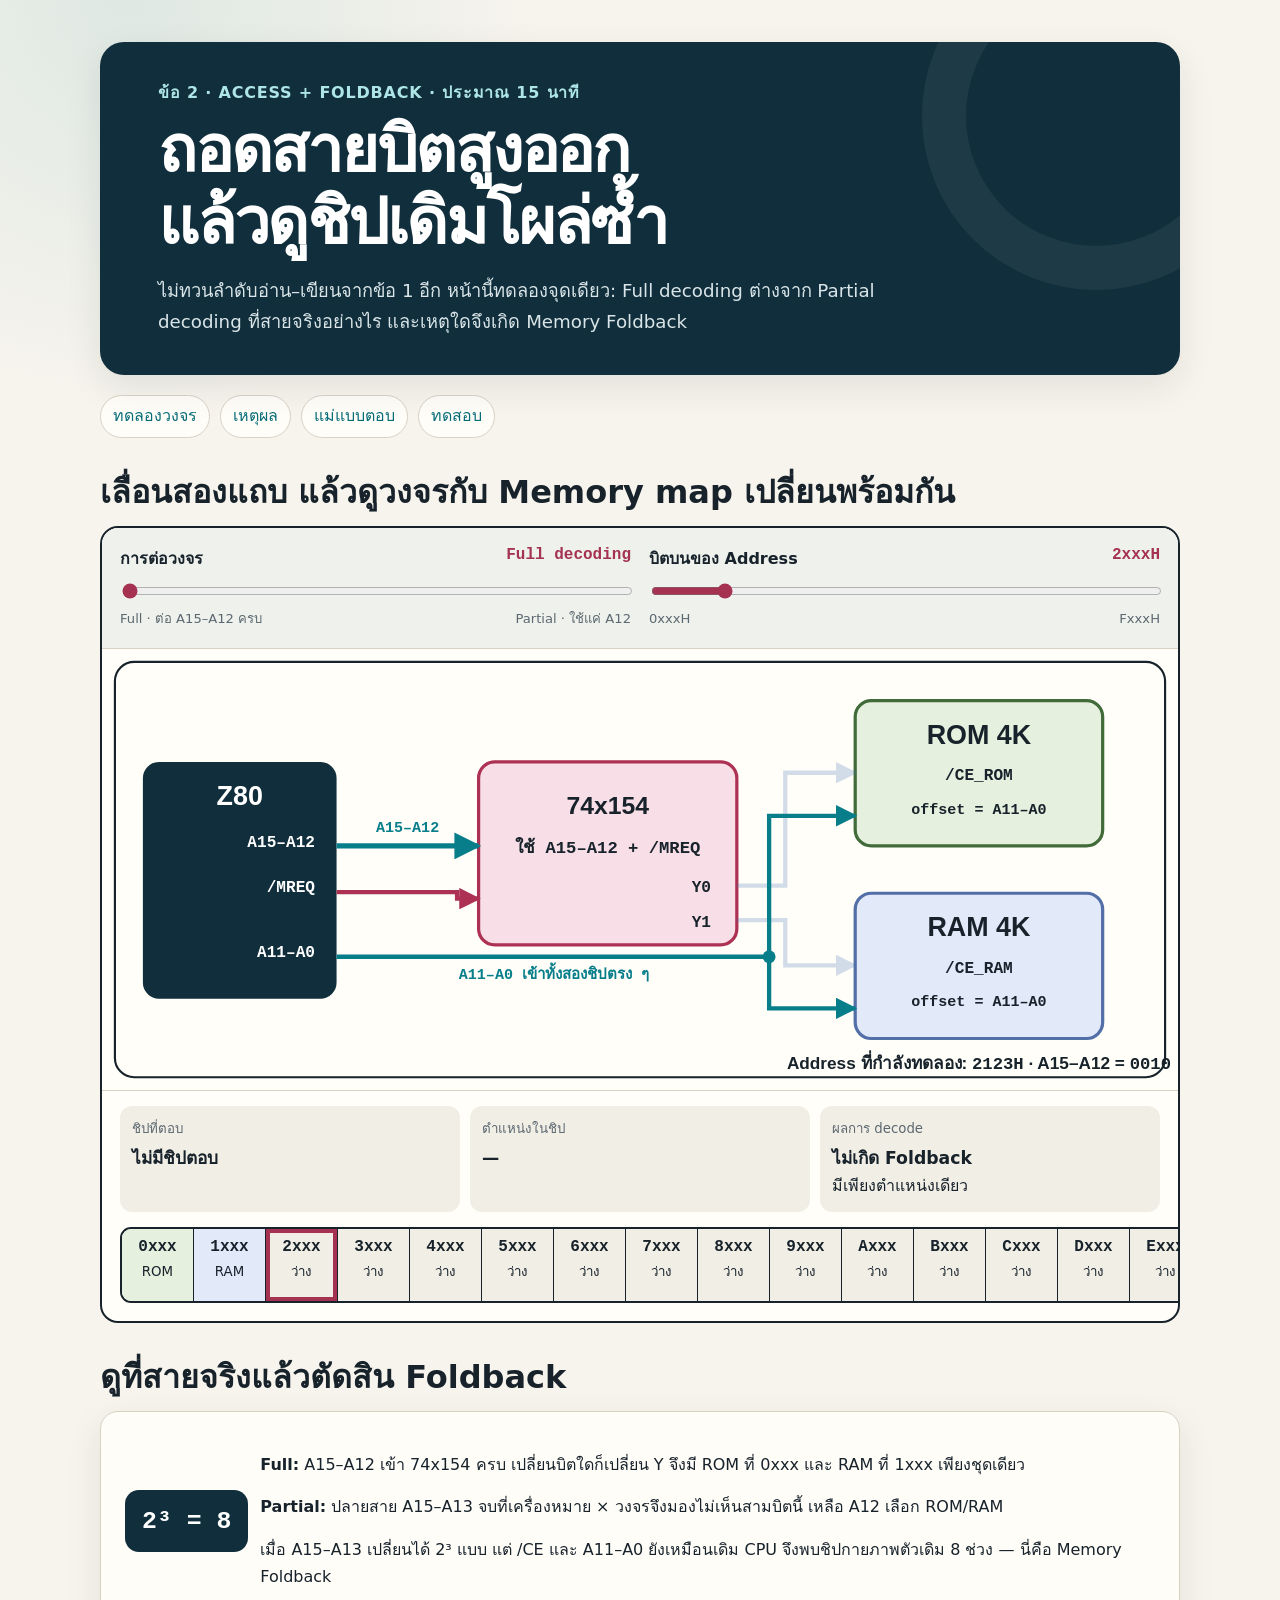
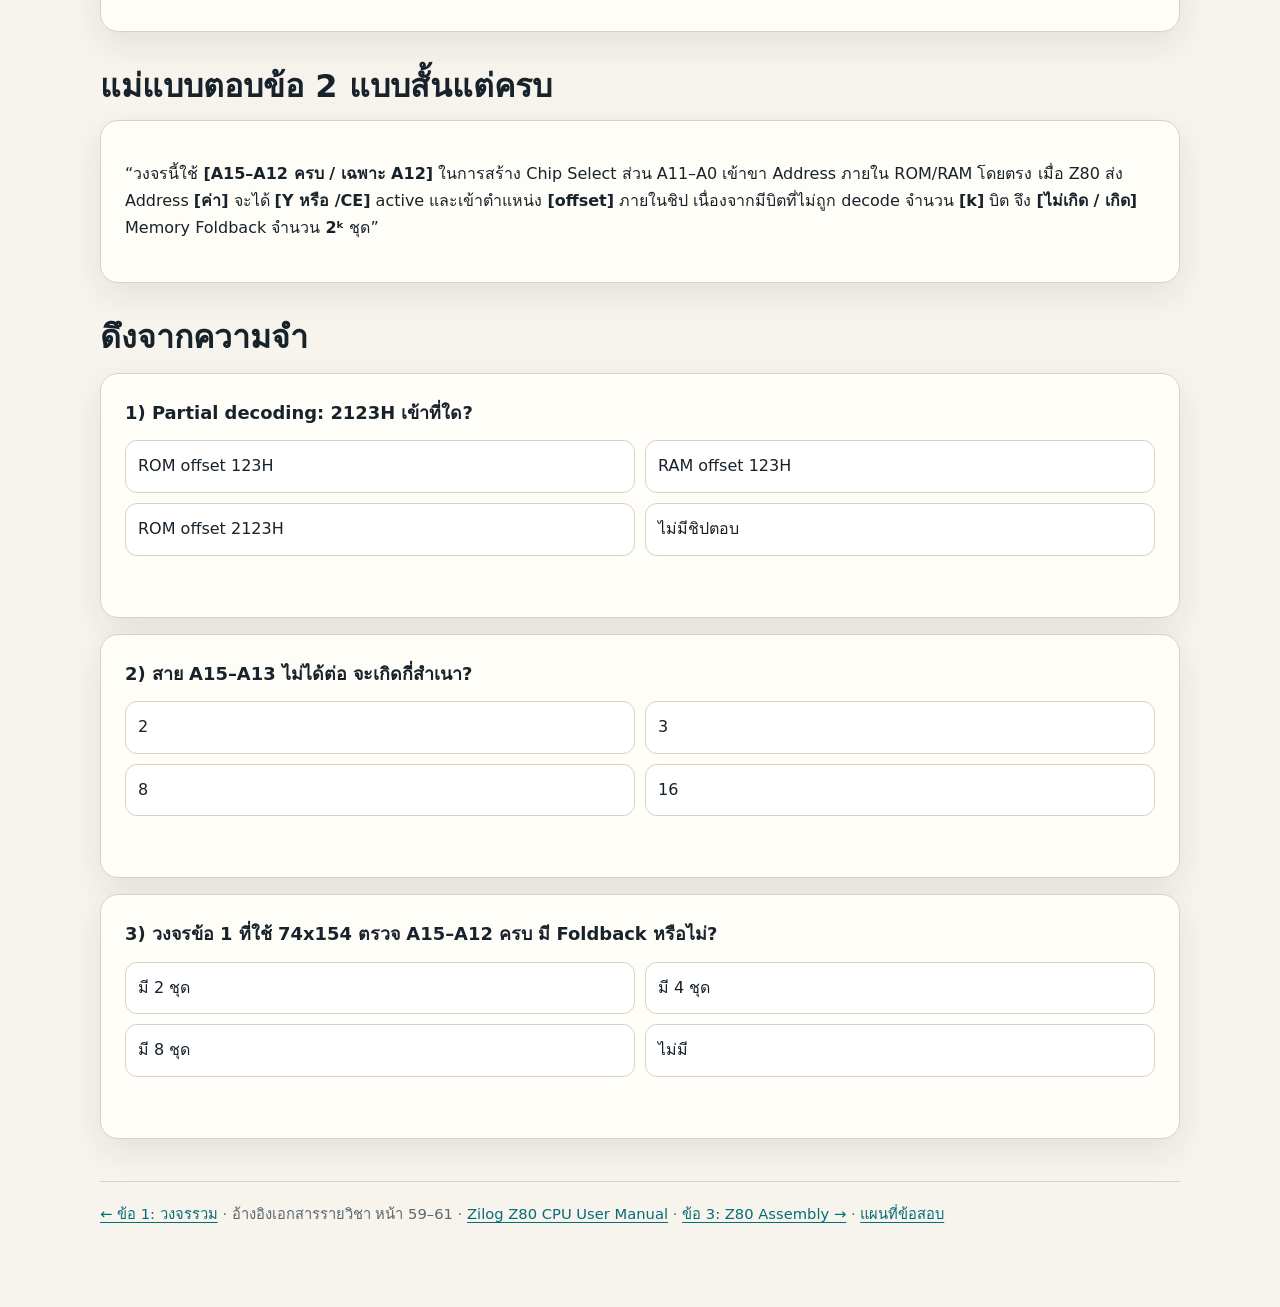
==== lessons/0003-access-and-foldback.html @ 905d94ac "Publish interactive Z80 exam prep course" ====
<!doctype html>
<html lang="th">
<head>
  <meta charset="utf-8">
  <meta name="viewport" content="width=device-width, initial-scale=1">
  <title>ข้อ 2 — เห็น Memory Foldback จากวงจรจริง</title>
  <link rel="stylesheet" href="../assets/course.css">
</head>
<body>
<main class="page">
  <header class="hero">
    <p class="eyebrow">ข้อ 2 · ACCESS + FOLDBACK · ประมาณ 15 นาที</p>
    <h1>ถอดสายบิตสูงออก<br>แล้วดูชิปเดิมโผล่ซ้ำ</h1>
    <p class="lead">ไม่ทวนลำดับอ่าน–เขียนจากข้อ 1 อีก หน้านี้ทดลองจุดเดียว: Full decoding ต่างจาก Partial decoding ที่สายจริงอย่างไร และเหตุใดจึงเกิด Memory Foldback</p>
  </header>

  <nav class="toc" aria-label="สารบัญย่อ">
    <a href="#lab">ทดลองวงจร</a>
    <a href="#why">เหตุผล</a>
    <a href="#answer">แม่แบบตอบ</a>
    <a href="#quiz">ทดสอบ</a>
  </nav>

  <section id="lab">
    <h2>เลื่อนสองแถบ แล้วดูวงจรกับ Memory map เปลี่ยนพร้อมกัน</h2>
    <div class="fold-lab" data-fold-lab>
      <div class="lab-controls">
        <div class="lab-control">
          <label for="decode-mode">การต่อวงจร <output data-lab-field="mode">Full decoding</output></label>
          <input id="decode-mode" data-mode-input type="range" min="0" max="1" step="1" value="0">
          <div class="range-ends"><span>Full · ต่อ A15–A12 ครบ</span><span>Partial · ใช้แค่ A12</span></div>
        </div>
        <div class="lab-control">
          <label for="address-block">บิตบนของ Address <output data-lab-field="block">2xxxH</output></label>
          <input id="address-block" data-block-input type="range" min="0" max="15" step="1" value="2">
          <div class="range-ends"><span>0xxxH</span><span>FxxxH</span></div>
        </div>
      </div>

      <div class="lab-circuit-wrap" tabindex="0" aria-label="วงจรทดลอง Foldback เลื่อนซ้ายขวาได้">
        <svg class="lab-circuit" data-lab-circuit viewBox="0 0 1000 410" role="img" aria-labelledby="fold-circuit-title fold-circuit-desc">
          <title id="fold-circuit-title">วงจร Full และ Partial address decoding</title>
          <desc id="fold-circuit-desc">Full decoding ต่อ A15 ถึง A12 เข้า 74x154 ส่วน Partial decoding ไม่ต่อ A15 ถึง A13 และใช้เพียง A12 เลือก ROM RAM</desc>
          <defs>
            <marker id="fa" viewBox="0 0 10 10" refX="9" refY="5" markerWidth="5" markerHeight="5" orient="auto-start-reverse"><path d="M0 0L10 5L0 10z" fill="#087e8b"/></marker>
            <marker id="fs" viewBox="0 0 10 10" refX="9" refY="5" markerWidth="5" markerHeight="5" orient="auto-start-reverse"><path d="M0 0L10 5L0 10z" fill="#4774b8"/></marker>
            <marker id="fc" viewBox="0 0 10 10" refX="9" refY="5" markerWidth="5" markerHeight="5" orient="auto-start-reverse"><path d="M0 0L10 5L0 10z" fill="#ad3152"/></marker>
          </defs>
          <rect x="12" y="12" width="976" height="386" rx="18" fill="#fffef9" stroke="#17222b" stroke-width="2"/>

          <rect x="38" y="105" width="180" height="220" rx="15" fill="#102e3b"/>
          <text x="128" y="145" text-anchor="middle" font-size="25" font-weight="900" fill="white" style="fill:white">Z80</text>
          <text x="198" y="184" text-anchor="end" font-size="15" class="mono-svg" fill="white" style="fill:white">A15–A12</text>
          <text x="198" y="226" text-anchor="end" font-size="15" class="mono-svg" fill="white" style="fill:white">/MREQ</text>
          <text x="198" y="286" text-anchor="end" font-size="15" class="mono-svg" fill="white" style="fill:white">A11–A0</text>

          <rect x="350" y="105" width="240" height="170" rx="15" fill="#f8dfe7" stroke="#ad3152" stroke-width="3"/>
          <text x="470" y="153" text-anchor="middle" font-size="23" font-weight="900" data-lab-field="decoderTitle">74x154</text>
          <text x="470" y="190" text-anchor="middle" font-size="16" class="mono-svg" data-lab-field="decoderDetail">ใช้ A15–A12 + /MREQ</text>
          <text x="566" y="226" text-anchor="end" font-size="15" class="mono-svg" data-lab-field="romOut">Y0</text>
          <text x="566" y="258" text-anchor="end" font-size="15" class="mono-svg" data-lab-field="ramOut">Y1</text>

          <g data-partial-only>
            <rect x="275" y="32" width="390" height="52" rx="11" fill="#f8dfe7" stroke="#ad3152" stroke-width="2"/>
            <text x="470" y="65" text-anchor="middle" font-size="17" font-weight="900" fill="#8d2846" style="fill:#8d2846">A15–A13 ไม่ได้ต่อ — เปลี่ยนค่าเท่าไรก็ไม่ถึงวงจรเลือกชิป</text>
            <path d="M218 165H285" fill="none" stroke="#ad3152" stroke-width="4"/>
            <path d="M286 151L310 175M310 151L286 175" fill="none" stroke="#ad3152" stroke-width="5"/>
            <text x="260" y="147" text-anchor="middle" font-size="14" class="mono-svg" fill="#ad3152" style="fill:#ad3152">A15–A13</text>
          </g>

          <path data-full-only d="M218 183H350" fill="none" stroke="#087e8b" stroke-width="5" marker-end="url(#fa)"/>
          <text data-full-only x="284" y="170" text-anchor="middle" font-size="14" class="mono-svg" fill="#087e8b" style="fill:#087e8b">A15–A12</text>
          <path data-partial-only d="M218 190H350" fill="none" stroke="#087e8b" stroke-width="5" marker-end="url(#fa)"/>
          <text data-partial-only x="284" y="210" text-anchor="middle" font-size="14" class="mono-svg" fill="#087e8b" style="fill:#087e8b">ต่อเฉพาะ A12</text>
          <path d="M218 226H330V232H350" fill="none" stroke="#ad3152" stroke-width="4" marker-end="url(#fc)"/>

          <rect class="chip-body" data-chip="rom" x="700" y="48" width="230" height="135" rx="15" fill="#e5f0df" stroke="#416b39" stroke-width="3"/>
          <text x="815" y="88" text-anchor="middle" font-size="25" font-weight="900">ROM 4K</text>
          <text x="815" y="122" text-anchor="middle" font-size="15" class="mono-svg">/CE_ROM</text>
          <text x="815" y="153" text-anchor="middle" font-size="14" class="mono-svg">offset = A11–A0</text>
          <rect class="chip-body" data-chip="ram" x="700" y="227" width="230" height="135" rx="15" fill="#e2e9f8" stroke="#536fa8" stroke-width="3"/>
          <text x="815" y="267" text-anchor="middle" font-size="25" font-weight="900">RAM 4K</text>
          <text x="815" y="301" text-anchor="middle" font-size="15" class="mono-svg">/CE_RAM</text>
          <text x="815" y="332" text-anchor="middle" font-size="14" class="mono-svg">offset = A11–A0</text>

          <path class="select-wire" data-select-rom d="M590 220H635V115H700" fill="none" stroke="#4774b8" stroke-width="4" marker-end="url(#fs)"/>
          <path class="select-wire" data-select-ram d="M590 252H635V294H700" fill="none" stroke="#4774b8" stroke-width="4" marker-end="url(#fs)"/>
          <path d="M218 286H620V155H700" fill="none" stroke="#087e8b" stroke-width="4" marker-end="url(#fa)"/>
          <path d="M620 286V334H700" fill="none" stroke="#087e8b" stroke-width="4" marker-end="url(#fa)"/>
          <circle cx="620" cy="286" r="6" fill="#087e8b"/>
          <text x="420" y="307" text-anchor="middle" font-size="14" class="mono-svg" fill="#087e8b" style="fill:#087e8b">A11–A0 เข้าทั้งสองชิปตรง ๆ</text>

          <text x="815" y="390" text-anchor="middle" font-size="16" font-weight="900">Address ที่กำลังทดลอง: <tspan class="mono-svg" data-lab-field="address">2123H</tspan> · A15–A12 = <tspan class="mono-svg" data-lab-field="highBits">0010</tspan></text>
        </svg>
      </div>
      <p class="scroll-hint">← บนโทรศัพท์ลากวงจรซ้าย–ขวาได้ โดยรูปและสายไม่ถูกบีบ →</p>

      <div class="lab-summary">
        <div><small>ชิปที่ตอบ</small><strong data-lab-field="device">ไม่มีชิปตอบ</strong></div>
        <div><small>ตำแหน่งในชิป</small><strong data-lab-field="offset">—</strong></div>
        <div><small>ผลการ decode</small><strong data-lab-field="fold">ไม่เกิด Foldback</strong><span data-lab-field="copy">มีเพียงตำแหน่งเดียว</span></div>
      </div>

      <div class="block-ruler-scroll" tabindex="0" aria-label="Memory map 16 บล็อก เลื่อนซ้ายขวาได้">
        <div class="block-ruler">
          <div class="block-cell" data-block-cell="0"><strong>0xxx</strong><small>ROM</small></div>
          <div class="block-cell" data-block-cell="1"><strong>1xxx</strong><small>RAM</small></div>
          <div class="block-cell" data-block-cell="2"><strong>2xxx</strong><small>ว่าง</small></div>
          <div class="block-cell" data-block-cell="3"><strong>3xxx</strong><small>ว่าง</small></div>
          <div class="block-cell" data-block-cell="4"><strong>4xxx</strong><small>ว่าง</small></div>
          <div class="block-cell" data-block-cell="5"><strong>5xxx</strong><small>ว่าง</small></div>
          <div class="block-cell" data-block-cell="6"><strong>6xxx</strong><small>ว่าง</small></div>
          <div class="block-cell" data-block-cell="7"><strong>7xxx</strong><small>ว่าง</small></div>
          <div class="block-cell" data-block-cell="8"><strong>8xxx</strong><small>ว่าง</small></div>
          <div class="block-cell" data-block-cell="9"><strong>9xxx</strong><small>ว่าง</small></div>
          <div class="block-cell" data-block-cell="10"><strong>Axxx</strong><small>ว่าง</small></div>
          <div class="block-cell" data-block-cell="11"><strong>Bxxx</strong><small>ว่าง</small></div>
          <div class="block-cell" data-block-cell="12"><strong>Cxxx</strong><small>ว่าง</small></div>
          <div class="block-cell" data-block-cell="13"><strong>Dxxx</strong><small>ว่าง</small></div>
          <div class="block-cell" data-block-cell="14"><strong>Exxx</strong><small>ว่าง</small></div>
          <div class="block-cell" data-block-cell="15"><strong>Fxxx</strong><small>ว่าง</small></div>
        </div>
      </div>
    </div>
  </section>

  <section id="why">
    <h2>ดูที่สายจริงแล้วตัดสิน Foldback</h2>
    <div class="compact-proof card">
      <div class="formula-badge">2³ = 8</div>
      <div>
        <p><strong>Full:</strong> A15–A12 เข้า 74x154 ครบ เปลี่ยนบิตใดก็เปลี่ยน Y จึงมี ROM ที่ 0xxx และ RAM ที่ 1xxx เพียงชุดเดียว</p>
        <p><strong>Partial:</strong> ปลายสาย A15–A13 จบที่เครื่องหมาย × วงจรจึงมองไม่เห็นสามบิตนี้ เหลือ A12 เลือก ROM/RAM</p>
        <p>เมื่อ A15–A13 เปลี่ยนได้ 2³ แบบ แต่ /CE และ A11–A0 ยังเหมือนเดิม CPU จึงพบชิปกายภาพตัวเดิม 8 ช่วง — นี่คือ Memory Foldback</p>
      </div>
    </div>
  </section>

  <section id="answer">
    <h2>แม่แบบตอบข้อ 2 แบบสั้นแต่ครบ</h2>
    <div class="card">
      <p>“วงจรนี้ใช้ <strong>[A15–A12 ครบ / เฉพาะ A12]</strong> ในการสร้าง Chip Select ส่วน A11–A0 เข้าขา Address ภายใน ROM/RAM โดยตรง เมื่อ Z80 ส่ง Address <strong>[ค่า]</strong> จะได้ <strong>[Y หรือ /CE]</strong> active และเข้าตำแหน่ง <strong>[offset]</strong> ภายในชิป เนื่องจากมีบิตที่ไม่ถูก decode จำนวน <strong>[k]</strong> บิต จึง <strong>[ไม่เกิด / เกิด]</strong> Memory Foldback จำนวน <strong>2ᵏ</strong> ชุด”</p>
    </div>
  </section>

  <section id="quiz" class="quiz compact-quiz">
    <h2>ดึงจากความจำ</h2>
    <article class="card quiz-card" data-quiz data-answer="A" data-explain="Partial circuit ใช้ A12=0 เลือก ROM และ A11–A0=123H; A15–A13 ไม่ได้ต่อจึงไม่มีผล">
      <h3>1) Partial decoding: 2123H เข้าที่ใด?</h3>
      <div class="choices"><button class="choice" data-choice="A">ROM offset 123H</button><button class="choice" data-choice="B">RAM offset 123H</button><button class="choice" data-choice="C">ROM offset 2123H</button><button class="choice" data-choice="D">ไม่มีชิปตอบ</button></div>
      <p class="feedback" aria-live="polite"></p>
    </article>
    <article class="card quiz-card" data-quiz data-answer="C" data-explain="A15–A13 รวม 3 บิตไม่ถูก decode จึงเกิด 2³ = 8 ชุด">
      <h3>2) สาย A15–A13 ไม่ได้ต่อ จะเกิดกี่สำเนา?</h3>
      <div class="choices"><button class="choice" data-choice="A">2</button><button class="choice" data-choice="B">3</button><button class="choice" data-choice="C">8</button><button class="choice" data-choice="D">16</button></div>
      <p class="feedback" aria-live="polite"></p>
    </article>
    <article class="card quiz-card" data-quiz data-answer="D" data-explain="Full decoding ตรวจ A15–A12 ครบ จึงมีแต่ Y0/Y1 ที่ต่อ ROM/RAM และไม่มี Address alias ของชิปเหล่านี้">
      <h3>3) วงจรข้อ 1 ที่ใช้ 74x154 ตรวจ A15–A12 ครบ มี Foldback หรือไม่?</h3>
      <div class="choices"><button class="choice" data-choice="A">มี 2 ชุด</button><button class="choice" data-choice="B">มี 4 ชุด</button><button class="choice" data-choice="C">มี 8 ชุด</button><button class="choice" data-choice="D">ไม่มี</button></div>
      <p class="feedback" aria-live="polite"></p>
    </article>
  </section>

  <footer class="footer">
    <a href="0002-full-memory-decoding.html">← ข้อ 1: วงจรรวม</a> · อ้างอิงเอกสารรายวิชา หน้า 59–61 ·
    <a href="https://www.zilog.com/docs/z80/um0080.pdf">Zilog Z80 CPU User Manual</a> ·
    <a href="0006-q3-assembly.html">ข้อ 3: Z80 Assembly →</a> ·
    <a href="../reference/0001-z80-exam-map.html">แผนที่ข้อสอบ</a>
  </footer>
</main>
<script src="../assets/access-foldback.js"></script>
<script src="../assets/quiz.js"></script>
</body>
</html>
---- assets/course.css ----
:root {
  --paper: #f7f4ed;
  --card: #fffdf8;
  --ink: #17222b;
  --muted: #5c6870;
  --line: #d8d2c5;
  --address: #087e8b;
  --address-soft: #d9f1f1;
  --data: #b55c00;
  --data-soft: #ffebcc;
  --control: #a53251;
  --control-soft: #f8dfe7;
  --device: #416b39;
  --device-soft: #e5f0df;
  --dark: #102e3b;
  --shadow: 0 12px 36px rgba(22, 37, 44, .09);
}

* { box-sizing: border-box; }
html { scroll-behavior: smooth; }
body {
  margin: 0;
  color: var(--ink);
  background:
    radial-gradient(circle at 10% 0%, rgba(8,126,139,.10), transparent 26rem),
    var(--paper);
  font-family: "Leelawadee UI", Tahoma, system-ui, sans-serif;
  line-height: 1.68;
  overflow-x: hidden;
}
:where(h1, h2, h3, p, li, small) { overflow-wrap: anywhere; }
a { color: #066c78; text-underline-offset: 3px; }
code, .mono { font-family: Consolas, "Courier New", monospace; }
.page { width: min(1080px, calc(100% - 32px)); margin: 0 auto; padding: 42px 0 80px; }
.hero {
  background: var(--dark);
  color: white;
  padding: 38px clamp(24px, 5vw, 58px);
  border-radius: 24px;
  box-shadow: var(--shadow);
  position: relative;
  overflow: hidden;
}
.hero::after {
  content: "";
  position: absolute;
  width: 260px; height: 260px; border-radius: 50%;
  right: -90px; top: -100px;
  border: 44px solid rgba(255,255,255,.06);
}
.eyebrow { margin: 0 0 8px; color: #aee6e8; font-weight: 700; letter-spacing: .05em; }
h1 { font-size: clamp(2rem, 5vw, 4rem); line-height: 1.12; margin: 0; letter-spacing: -.035em; }
.lead { max-width: 760px; color: #d9e5e8; font-size: 1.14rem; margin: 18px 0 0; }
.score-strip { display: flex; flex-wrap: wrap; gap: 8px; margin-top: 24px; }
.pill { display: inline-flex; align-items: center; gap: 6px; padding: 7px 12px; border-radius: 999px; background: rgba(255,255,255,.1); font-size: .92rem; }
.toc { display: flex; gap: 10px; flex-wrap: wrap; margin: 20px 0 6px; }
.toc a { background: var(--card); border: 1px solid var(--line); border-radius: 999px; padding: 7px 12px; text-decoration: none; }
section { margin-top: 34px; }
h2 { font-size: clamp(1.45rem, 3vw, 2rem); line-height: 1.25; margin: 0 0 14px; }
h3 { margin: 0 0 8px; font-size: 1.12rem; }
.kicker { color: var(--muted); margin-top: -6px; }
.card { background: var(--card); border: 1px solid var(--line); border-radius: 18px; padding: 24px; box-shadow: var(--shadow); }
.grid-2, .grid-3 { display: grid; gap: 16px; }
.grid-2 { grid-template-columns: repeat(2, minmax(0, 1fr)); }
.grid-3 { grid-template-columns: repeat(3, minmax(0, 1fr)); }
.bus-card { border-top: 7px solid; }
.bus-card.address { border-color: var(--address); background: linear-gradient(180deg, var(--address-soft), var(--card) 42%); }
.bus-card.data { border-color: var(--data); background: linear-gradient(180deg, var(--data-soft), var(--card) 42%); }
.bus-card.control { border-color: var(--control); background: linear-gradient(180deg, var(--control-soft), var(--card) 42%); }
.big-number { font: 800 2.3rem/1 Consolas, monospace; margin: 12px 0 5px; }
.muted { color: var(--muted); }
.system-map { display: grid; grid-template-columns: minmax(150px, 180px) minmax(260px, 1fr) minmax(190px, 220px); gap: 18px; align-items: stretch; }
.cpu, .devices { border-radius: 18px; padding: 20px; display: grid; place-items: center; text-align: center; font-weight: 800; }
.cpu { background: var(--dark); color: white; font-size: 1.4rem; }
.devices { background: var(--device-soft); border: 2px solid var(--device); }
.mobile-link { display: none; color: var(--muted); text-align: center; font-weight: 900; font-size: 1.35rem; line-height: 1; }
.bus-lanes { display: grid; align-content: center; gap: 12px; }
.lane { padding: 12px 14px; border-radius: 12px; text-align: center; font-weight: 800; position: relative; }
.lane::before, .lane::after { content: "▶"; position: absolute; top: 50%; transform: translateY(-52%); }
.lane::before { left: -15px; }
.lane::after { right: -15px; }
.lane.one-way::before { content: ""; }
.lane.address { background: var(--address-soft); color: #055c65; }
.lane.data { background: var(--data-soft); color: #874500; }
.lane.control { background: var(--control-soft); color: #82233e; }
.flow-arrow::after { display: inline-block; font-weight: 900; margin-inline-start: .2em; }
.flow-arrow[data-flow="out"]::after { content: "→"; }
.flow-arrow[data-flow="in"]::after { content: "←"; }
.flow-arrow[data-flow="both"]::after { content: "↔"; }
.active-low { text-decoration: overline; text-decoration-thickness: 1.5px; }
.signal-table { width: 100%; border-collapse: collapse; font-variant-numeric: tabular-nums; }
.signal-table th, .signal-table td { padding: 12px 10px; border-bottom: 1px solid var(--line); text-align: center; }
.signal-table th:first-child, .signal-table td:first-child { text-align: left; font-weight: 800; }
.zero { background: #ffe2e6; color: #8c1734; font-weight: 900; border-radius: 7px; padding: 2px 8px; }
.one { color: #7b858b; }
.flow { display: grid; grid-template-columns: repeat(5, 1fr); gap: 10px; counter-reset: step; }
.step { background: var(--card); border: 1px solid var(--line); border-radius: 14px; padding: 14px; min-height: 122px; }
.step::before { counter-increment: step; content: counter(step); display: grid; place-items: center; width: 29px; height: 29px; border-radius: 50%; background: var(--dark); color: white; font-weight: 900; margin-bottom: 9px; }
.example { border-left: 6px solid var(--address); }
.warning { border-left: 6px solid var(--control); background: #fff8f9; }
.memory-strip { display: grid; grid-template-columns: repeat(4, 1fr); overflow: hidden; border: 2px solid var(--ink); border-radius: 12px; }
.memory-strip div { min-height: 82px; padding: 12px; border-right: 1px solid var(--ink); display: flex; flex-direction: column; justify-content: space-between; }
.memory-strip div:last-child { border-right: 0; }
.memory-strip .rom { background: #dcefe8; }
.memory-strip .ram { background: #e2e9f8; }
.pinout { display: grid; grid-template-columns: 1fr 110px 1fr; gap: 0; max-width: 620px; margin: 18px auto; align-items: stretch; font-family: Consolas, monospace; font-size: .86rem; }
.pinout-wrap { overflow-x: auto; overscroll-behavior-inline: contain; }
.pin-side { display: grid; grid-template-rows: repeat(20, 1fr); }
.pin { min-height: 31px; display: flex; align-items: center; gap: 8px; border-bottom: 1px dotted var(--line); border-radius: 7px; cursor: pointer; transition: background .18s, box-shadow .18s; }
.pin.right { flex-direction: row-reverse; }
.pin:hover, .pin:focus-visible { background: #fff3cf; outline: none; box-shadow: 0 0 0 2px #e6a82b; }
.pin.is-selected { background: var(--data-soft); box-shadow: 0 0 0 2px var(--data); }
.pin-no { color: var(--muted); min-width: 22px; }
.chip { background: var(--dark); color: white; border-radius: 13px; display: grid; place-items: center; font-weight: 900; font-size: 1.25rem; writing-mode: vertical-rl; letter-spacing: .12em; }
.tag-address { color: var(--address); font-weight: 800; }
.tag-data { color: var(--data); font-weight: 800; }
.tag-control { color: var(--control); font-weight: 800; }
.tag-other { color: var(--muted); }
.pin-detail { display: grid; grid-template-columns: minmax(92px, auto) 1fr; gap: 14px; align-items: center; margin-top: 14px; padding: 15px; border-radius: 13px; background: #f0eee7; border: 1px solid var(--line); }
.pin-detail-signal { font: 900 1.05rem Consolas, monospace; color: var(--dark); text-align: center; padding: 8px 10px; border-radius: 9px; background: white; }
.pin-detail-text { margin: 0; }
.quiz-card { margin: 16px 0; }
.choices { display: grid; grid-template-columns: repeat(2, minmax(0, 1fr)); gap: 10px; margin-top: 12px; }
.choice { border: 1px solid var(--line); background: white; color: var(--ink); border-radius: 12px; padding: 12px; cursor: pointer; font: inherit; text-align: left; }
.choice:hover { border-color: var(--address); transform: translateY(-1px); }
.choice.correct { border-color: var(--device); background: var(--device-soft); }
.choice.wrong { border-color: var(--control); background: var(--control-soft); }
.feedback { min-height: 28px; margin: 9px 0 0; font-weight: 700; }
.roadmap { display: grid; gap: 12px; }
.road-item { display: grid; grid-template-columns: 70px 1fr auto; gap: 14px; align-items: center; padding: 16px; background: var(--card); border: 1px solid var(--line); border-radius: 15px; }
.road-no { font: 900 1.5rem Consolas, monospace; color: var(--address); }
.status { font-size: .85rem; padding: 5px 9px; border-radius: 999px; background: #ece9df; white-space: nowrap; }
.status.ready { background: var(--device-soft); color: #2d5727; }
.footer { border-top: 1px solid var(--line); margin-top: 42px; padding-top: 20px; color: var(--muted); font-size: .92rem; }
.button { display: inline-flex; padding: 11px 16px; border-radius: 12px; background: var(--dark); color: white; text-decoration: none; font-weight: 800; }

.bus-demo {
  display: grid;
  grid-template-columns: minmax(155px, 190px) minmax(330px, 1fr) minmax(170px, 210px);
  gap: 16px;
  align-items: stretch;
  padding: 22px;
  background: var(--card);
  border: 1px solid var(--line);
  border-radius: 20px;
  box-shadow: var(--shadow);
}
.demo-node { border-radius: 17px; padding: 18px; display: grid; place-items: center; text-align: center; font-weight: 900; min-height: 230px; }
.demo-cpu { background: var(--dark); color: white; }
.demo-chip { background: var(--device-soft); border: 2px solid var(--device); position: relative; transition: box-shadow .25s, transform .25s; }
.demo-chip .decoder-badge { display: inline-block; background: white; border: 1px solid var(--device); border-radius: 9px; padding: 6px 9px; margin-bottom: 12px; }
.demo-wires { display: grid; align-content: center; gap: 11px; }
.demo-wire { position: relative; overflow: hidden; border-radius: 12px; padding: 12px 14px; opacity: .4; filter: grayscale(.65); transition: opacity .25s, filter .25s, transform .25s, box-shadow .25s; font-weight: 800; text-align: center; }
.demo-wire::before { content: ""; position: absolute; inset: 0; border: 2px solid currentColor; border-radius: inherit; opacity: .28; }
.demo-wire::after { content: "●"; position: absolute; top: 50%; left: -20px; transform: translateY(-54%); opacity: 0; font-size: 1.05rem; }
.demo-wire.address-wire { background: var(--address-soft); color: var(--address); }
.demo-wire.request-wire, .demo-wire.direction-wire { background: var(--control-soft); color: var(--control); }
.demo-wire.data-wire { background: var(--data-soft); color: var(--data); }
.bus-demo[data-phase="1"] .address-wire,
.bus-demo[data-phase="2"] .address-wire,
.bus-demo[data-phase="3"] .address-wire,
.bus-demo[data-phase="4"] .address-wire,
.bus-demo[data-phase="5"] .address-wire,
.bus-demo[data-phase="2"] .request-wire,
.bus-demo[data-phase="3"] .request-wire,
.bus-demo[data-phase="4"] .request-wire,
.bus-demo[data-phase="5"] .request-wire,
.bus-demo[data-phase="3"] .direction-wire,
.bus-demo[data-phase="4"] .direction-wire,
.bus-demo[data-phase="5"] .direction-wire,
.bus-demo[data-phase="5"] .data-wire { opacity: 1; filter: none; }
.bus-demo[data-phase="1"] .address-wire,
.bus-demo[data-phase="2"] .request-wire,
.bus-demo[data-phase="3"] .direction-wire,
.bus-demo[data-phase="5"] .data-wire { transform: scale(1.025); box-shadow: 0 7px 20px rgba(22,37,44,.10); }
.bus-demo[data-phase="1"] .address-wire::after,
.bus-demo[data-phase="2"] .request-wire::after,
.bus-demo[data-phase="3"] .direction-wire::after { opacity: 1; animation: travel-right 1.05s linear infinite; }
.bus-demo[data-phase="5"] .data-wire::after { opacity: 1; animation: travel-left 1.05s linear infinite; }
.bus-demo[data-phase="4"] .demo-chip,
.bus-demo[data-phase="5"] .demo-chip { box-shadow: 0 0 0 6px rgba(65,107,57,.17), 0 14px 30px rgba(65,107,57,.20); }
.bus-demo[data-phase="4"] .demo-chip { transform: scale(1.025); }
.demo-controls { display: flex; gap: 10px; flex-wrap: wrap; align-items: center; margin-top: 14px; }
.demo-button { border: 0; border-radius: 11px; padding: 10px 14px; cursor: pointer; font: inherit; font-weight: 800; background: var(--dark); color: white; }
.demo-button.secondary { background: white; color: var(--dark); border: 1px solid var(--line); }
.demo-caption { flex: 1 1 290px; min-height: 42px; padding: 9px 12px; border-radius: 10px; background: #ece9df; }

.address-word { display: grid; grid-template-columns: 1fr 3fr; border: 3px solid var(--ink); border-radius: 16px; overflow: hidden; font-family: Consolas, monospace; }
.address-nibble { padding: 18px 14px; text-align: center; }
.address-nibble.high { background: var(--control-soft); border-right: 3px solid var(--ink); color: #781d38; }
.address-nibble.low { background: var(--address-soft); color: #045d67; }
.address-bits { display: block; font-size: clamp(1.15rem, 3vw, 1.75rem); font-weight: 900; letter-spacing: .07em; }
.decode-paths { display: grid; grid-template-columns: 1fr 3fr; gap: 12px; margin: 10px 0; }
.decode-path { text-align: center; font-weight: 800; }
.decode-path::before { content: "↓"; display: block; font-size: 1.55rem; line-height: 1.1; }
.decoder-grid { display: grid; grid-template-columns: 1fr 3fr; gap: 12px; }
.decoder-box, .inside-box { border-radius: 14px; padding: 16px; min-height: 125px; display: grid; place-items: center; text-align: center; }
.decoder-box { background: var(--control-soft); border: 2px solid var(--control); }
.inside-box { background: var(--address-soft); border: 2px solid var(--address); }
.block-map { display: grid; grid-template-columns: repeat(4, minmax(0, 1fr)); border: 2px solid var(--ink); border-radius: 13px; overflow: hidden; margin-top: 14px; }
.block-map > div { min-height: 86px; padding: 10px; border-right: 1px solid var(--ink); display: flex; flex-direction: column; justify-content: space-between; }
.block-map > div:last-child { border-right: 0; }
.block-map .selected { background: var(--device-soft); box-shadow: inset 0 -6px 0 var(--device); }
.scroll-hint { display: none; color: var(--muted); font-size: .86rem; margin: 6px 0 0; }

.scope-grid { display: grid; grid-template-columns: repeat(2, minmax(0, 1fr)); gap: 12px; }
.scope-item { border-radius: 13px; padding: 15px; }
.scope-item.in { background: var(--device-soft); border: 1px solid #a8c49e; }
.scope-item.out { background: #efede7; border: 1px solid var(--line); }
.wiring-board { background: #f2efe6; border: 2px solid var(--ink); border-radius: 20px; padding: clamp(15px, 3vw, 26px); }
.wiring-cpu { max-width: 420px; margin: 0 auto; padding: 17px; border-radius: 14px; background: var(--dark); color: white; text-align: center; font-weight: 900; font-size: 1.2rem; }
.wire-split { display: grid; grid-template-columns: repeat(4, minmax(0, 1fr)); gap: 10px; margin-top: 14px; }
.wire-card { border-radius: 12px; padding: 12px 10px; text-align: center; font-weight: 800; min-height: 105px; display: flex; flex-direction: column; justify-content: center; }
.wire-card::after { content: "↓"; display: block; font-size: 1.5rem; line-height: 1; margin-top: 5px; }
.wire-card.high { color: var(--control); background: var(--control-soft); border: 1px solid #e5a9ba; }
.wire-card.low { color: var(--address); background: var(--address-soft); border: 1px solid #8dcbd0; }
.wire-card.data-bus { color: var(--data); background: var(--data-soft); border: 1px solid #efc689; }
.wire-card.data-bus::after { content: "↕"; }
.wire-card.controls { color: #514b40; background: white; border: 1px solid var(--line); }
.decoder-stage { display: grid; grid-template-columns: 1fr 3fr; gap: 12px; align-items: stretch; margin-top: 12px; }
.decoder-chip { background: var(--control-soft); border: 2px solid var(--control); border-radius: 14px; padding: 15px; text-align: center; display: grid; place-items: center; }
.shared-lines { border: 2px dashed var(--address); border-radius: 14px; padding: 15px; background: rgba(217,241,241,.55); display: grid; place-items: center; text-align: center; }
.output-arrows { display: grid; grid-template-columns: 1fr 1fr; gap: 12px; margin: 9px 0; }
.output-arrows div { text-align: center; font: 800 .95rem Consolas, monospace; }
.output-arrows div::after { content: "↓"; display: block; font-size: 1.45rem; }
.chip-pair { display: grid; grid-template-columns: 1fr 1fr; gap: 12px; }
.memory-chip { background: white; border: 2px solid var(--ink); border-radius: 16px; padding: 17px; }
.memory-chip.rom { box-shadow: inset 0 7px 0 var(--device); }
.memory-chip.ram { box-shadow: inset 0 7px 0 #536fa8; }
.chip-title { font: 900 1.25rem Consolas, monospace; margin-bottom: 8px; }
.pin-lines { display: grid; gap: 5px; font-family: Consolas, monospace; font-size: .92rem; }
.pin-line { display: flex; justify-content: space-between; gap: 12px; border-bottom: 1px dotted var(--line); padding: 5px 0; }

.address-sim { background: var(--dark); color: white; border-radius: 20px; padding: clamp(18px, 4vw, 30px); }
.sim-controls { display: flex; gap: 10px; align-items: end; flex-wrap: wrap; }
.sim-field { flex: 1 1 220px; }
.sim-field label { display: block; color: #b7dde1; font-weight: 800; margin-bottom: 5px; }
.address-input { width: 100%; border: 2px solid #74c8cf; border-radius: 11px; background: #fff; color: var(--ink); padding: 11px 13px; font: 900 1.2rem Consolas, monospace; text-transform: uppercase; }
.preset-row { display: flex; flex-wrap: wrap; gap: 7px; margin-top: 12px; }
.preset { border: 1px solid #5f7c87; background: #173d4a; color: white; padding: 7px 10px; border-radius: 9px; cursor: pointer; font: 700 .9rem Consolas, monospace; }
.preset:hover, .preset:focus-visible { outline: 2px solid #aee6e8; }
.sim-word { display: grid; grid-template-columns: 1fr 3fr; border: 2px solid #c5dde0; border-radius: 14px; overflow: hidden; margin-top: 17px; }
.sim-high, .sim-low { padding: 15px; text-align: center; }
.sim-high { background: #572237; }
.sim-low { background: #115b65; }
.sim-value { display: block; font: 900 1.35rem Consolas, monospace; margin-top: 3px; }
.sim-result { margin-top: 13px; padding: 15px; border-radius: 13px; background: white; color: var(--ink); display: grid; grid-template-columns: repeat(3, 1fr); gap: 10px; text-align: center; }
.sim-result strong { display: block; font: 900 1.05rem Consolas, monospace; }
.device-state { color: var(--ink); opacity: .4; filter: grayscale(1); transition: opacity .2s, filter .2s, transform .2s; }
.device-state.is-selected { opacity: 1; filter: none; transform: translateY(-2px); }
.device-state.rom.is-selected { background: var(--device-soft); }
.device-state.ram.is-selected { background: #e2e9f8; }
.device-state.unused.is-selected { background: #efede7; }

.trace-list { counter-reset: trace; display: grid; gap: 9px; }
.trace-row { display: grid; grid-template-columns: 35px 1fr; gap: 10px; align-items: start; padding: 11px; border-radius: 11px; background: #f1eee6; }
.trace-row::before { counter-increment: trace; content: counter(trace); width: 29px; height: 29px; display: grid; place-items: center; border-radius: 50%; background: var(--dark); color: white; font-weight: 900; }

.schematic-scroll { overflow-x: auto; overscroll-behavior-inline: contain; border: 2px solid var(--ink); border-radius: 18px; background: #fffef9; }
.memory-schematic { display: block; width: 100%; min-width: 900px; height: auto; }
.memory-schematic text { font-family: "Leelawadee UI", Tahoma, sans-serif; fill: var(--ink); }
.memory-schematic .mono-svg { font-family: Consolas, monospace; font-weight: 800; }
.system-schematic { display: block; width: 100%; min-width: 1050px; height: auto; }
.system-schematic text { font-family: "Leelawadee UI", Tahoma, sans-serif; fill: var(--ink); }
.system-schematic .mono-svg { font-family: Consolas, monospace; font-weight: 800; }
.system-schematic path[stroke="#fffef9"] { display: none; }
.system-schematic path.control-halo { display: block; }
.schematic-legend { display: flex; flex-wrap: wrap; gap: 8px; margin-top: 9px; }
.legend-chip { display: inline-flex; align-items: center; gap: 7px; padding: 5px 9px; border: 1px solid var(--line); border-radius: 999px; background: white; font-size: .86rem; }
.legend-chip::before { content: ""; width: 18px; height: 4px; border-radius: 4px; background: currentColor; }
.legend-chip.address { color: var(--address); }
.legend-chip.data { color: var(--data); }
.legend-chip.control { color: var(--control); }
.legend-chip.select { color: var(--device); }

.rule-flow { display: grid; grid-template-columns: repeat(3, 1fr); gap: 10px; counter-reset: rule; }
.rule-card { padding: 15px; border: 1px solid var(--line); border-radius: 13px; background: var(--card); }
.rule-card::before { counter-increment: rule; content: counter(rule); display: grid; place-items: center; width: 28px; height: 28px; border-radius: 50%; background: var(--dark); color: white; font-weight: 900; margin-bottom: 8px; }
.layout-builder { background: #eef1ec; border: 1px solid var(--line); border-radius: 18px; padding: clamp(16px, 3vw, 24px); }
.layout-presets { display: flex; flex-wrap: wrap; gap: 8px; margin-bottom: 14px; }
.layout-config { display: grid; grid-template-columns: 1fr 1fr; gap: 12px; }
.chip-config { background: white; border: 1px solid var(--line); border-radius: 14px; padding: 15px; }
.config-fields { display: grid; grid-template-columns: 1fr 1fr; gap: 9px; margin-top: 9px; }
.config-fields label { font-weight: 800; font-size: .9rem; }
.config-fields select, .config-fields input { width: 100%; margin-top: 4px; border: 1px solid #9ba7aa; border-radius: 9px; padding: 9px 10px; background: white; color: var(--ink); font: inherit; }
.layout-results { display: grid; grid-template-columns: 1fr 1fr; gap: 12px; margin-top: 12px; }
.layout-result { border: 2px solid; border-radius: 14px; padding: 15px; background: white; }
.layout-result.rom { border-color: var(--device); }
.layout-result.ram { border-color: #536fa8; }
.result-line { display: flex; justify-content: space-between; gap: 12px; padding: 6px 0; border-bottom: 1px dotted var(--line); }
.result-line:last-child { border-bottom: 0; }
.layout-message { margin-top: 12px; border-radius: 12px; padding: 12px 14px; font-weight: 800; }
.layout-message.ok { background: var(--device-soft); color: #2f5729; }
.layout-message.warn { background: var(--control-soft); color: #7f223e; }

.we-flow { display: grid; grid-template-columns: 1fr auto 1fr; gap: 12px; align-items: center; max-width: 720px; margin: 16px auto; }
.we-node { border: 2px solid var(--ink); border-radius: 14px; padding: 17px; text-align: center; background: white; font: 900 1.1rem Consolas, monospace; }
.we-arrow { color: var(--control); font-size: 2rem; font-weight: 900; text-align: center; }
.write-cases { display: grid; grid-template-columns: 1fr 1fr; gap: 10px; }
.write-case { border-radius: 12px; padding: 13px; background: #f1eee6; }
.write-case.active { background: var(--control-soft); border: 1px solid #dda0b3; }

.quiz-context { margin: 0 0 16px; padding: 15px; border-radius: 14px; background: #eef1ec; border: 1px solid var(--line); }
.mini-map { display: grid; grid-template-columns: 1fr 1fr; border: 2px solid var(--ink); border-radius: 10px; overflow: hidden; margin-top: 8px; }
.mini-map div { padding: 10px; text-align: center; }
.mini-map .mini-rom { background: var(--device-soft); border-right: 1px solid var(--ink); }
.mini-map .mini-ram { background: #e2e9f8; }
.mini-wire { display: grid; grid-template-columns: 1fr auto 1fr; gap: 9px; align-items: center; margin-top: 10px; }
.mini-wire span { border-radius: 9px; padding: 9px; background: white; text-align: center; font-family: Consolas, monospace; font-weight: 800; }
.mini-wire b { color: var(--device); font-size: 1.4rem; }

.access-panel { display: grid; grid-template-columns: minmax(220px, .75fr) minmax(0, 1.25fr); gap: 14px; align-items: stretch; }
.access-input { display: grid; gap: 10px; align-content: start; padding: 18px; border-radius: 15px; background: var(--dark); color: white; }
.access-input label { font-weight: 900; }
.access-input input { width: 100%; border: 2px solid #80cbd2; border-radius: 10px; padding: 11px; background: white; color: var(--ink); font: 900 1.25rem Consolas, monospace; }
.access-bits { display: grid; grid-template-columns: 1fr 3fr; gap: 7px; }
.access-bits div { border-radius: 10px; padding: 13px 8px; text-align: center; }
.access-bits .high { background: var(--control-soft); color: #7f223e; }
.access-bits .low { background: var(--address-soft); color: #06636c; }
.access-bits strong { display: block; font: 900 1.05rem Consolas, monospace; }
.decode-results { display: grid; grid-template-columns: 1fr 1fr; gap: 12px; }
.decode-result { min-width: 0; border: 2px solid var(--line); border-radius: 15px; padding: 17px; background: white; }
.decode-result.full { border-color: var(--device); }
.decode-result.partial { border-color: var(--control); }
.decode-result .result-device { display: block; margin: 8px 0; font-size: 1.45rem; font-weight: 900; }
.fold-compare { display: grid; grid-template-columns: 1fr 1fr; gap: 14px; }
.fold-map-card { min-width: 0; border: 2px solid var(--line); border-radius: 16px; padding: 15px; background: white; }
.fold-strip-scroll { max-width: 100%; overflow-x: auto; margin-top: 10px; }
.fold-strip { display: grid; grid-template-columns: repeat(8, minmax(105px, 1fr)); min-width: 840px; border: 2px solid var(--ink); border-radius: 11px; overflow: hidden; }
.fold-pair { border-right: 1px solid var(--ink); }
.fold-pair:last-child { border-right: 0; }
.fold-pair div { padding: 8px 5px; text-align: center; font-size: .82rem; }
.fold-rom { background: var(--device-soft); }
.fold-ram { background: #e2e9f8; }
.fold-unused { background: #f1eee6; color: var(--muted); }
.signal-state { display: flex; flex-wrap: wrap; gap: 7px; margin-top: 9px; }
.signal-state span { border-radius: 999px; padding: 5px 8px; background: #f1eee6; font: 800 .85rem Consolas, monospace; }
.signal-state .active { background: var(--control-soft); color: #8d2846; }

.fold-lab { border: 2px solid var(--ink); border-radius: 18px; overflow: hidden; background: #fffef9; }
.lab-controls { display: grid; grid-template-columns: 1fr 1fr; gap: 18px; padding: 18px; background: #eef1ec; border-bottom: 1px solid var(--line); }
.lab-control { min-width: 0; }
.lab-control label { display: flex; justify-content: space-between; gap: 10px; margin-bottom: 8px; font-weight: 900; }
.lab-control output { font: 900 1rem Consolas, monospace; color: var(--control); }
.lab-control input[type="range"] { width: 100%; accent-color: var(--control); }
.range-ends { display: flex; justify-content: space-between; color: var(--muted); font-size: .82rem; }
.lab-circuit-wrap { overflow-x: auto; border-bottom: 1px solid var(--line); }
.lab-circuit { display: block; width: 100%; min-width: 880px; height: auto; }
.lab-circuit text { font-family: "Leelawadee UI", Tahoma, sans-serif; fill: var(--ink); }
.lab-circuit .mono-svg { font-family: Consolas, monospace; font-weight: 800; }
.lab-circuit .select-wire { opacity: .24; transition: opacity .25s ease, stroke-width .25s ease; }
.lab-circuit .select-wire.is-active { opacity: 1; stroke-width: 7; }
.lab-circuit .chip-body { transition: filter .25s ease, stroke-width .25s ease; }
.lab-circuit .chip-body.is-selected { stroke-width: 6; filter: drop-shadow(0 0 8px rgba(71,116,184,.45)); }
.lab-circuit [data-partial-only] { display: none; }
.lab-circuit.is-partial [data-full-only] { display: none; }
.lab-circuit.is-partial [data-partial-only] { display: block; }
.lab-summary { display: grid; grid-template-columns: repeat(3, 1fr); gap: 10px; padding: 15px 18px; }
.lab-summary div { border-radius: 12px; padding: 12px; background: #f1eee6; }
.lab-summary small { display: block; color: var(--muted); }
.lab-summary strong { display: block; margin-top: 3px; font-size: 1.08rem; }
.block-ruler-scroll { overflow-x: auto; padding: 0 18px 18px; }
.block-ruler { display: grid; grid-template-columns: repeat(16, minmax(72px, 1fr)); min-width: 1152px; border: 2px solid var(--ink); border-radius: 11px; overflow: hidden; }
.block-cell { position: relative; min-height: 72px; padding: 9px 4px; border-right: 1px solid var(--ink); text-align: center; background: #f1eee6; transition: transform .2s ease, box-shadow .2s ease; }
.block-cell:last-child { border-right: 0; }
.block-cell.rom { background: var(--device-soft); }
.block-cell.ram { background: #e2e9f8; }
.block-cell.active { z-index: 1; box-shadow: inset 0 0 0 4px var(--control); }
.block-cell strong { display: block; font: 900 1rem Consolas, monospace; }
.block-cell small { display: block; margin-top: 5px; }
.compact-proof { display: grid; grid-template-columns: auto 1fr; gap: 12px; align-items: center; }
.compact-proof .formula-badge { min-width: 105px; border-radius: 14px; padding: 17px; background: var(--dark); color: white; text-align: center; font: 900 1.55rem Consolas, monospace; }

.timing-lab { border: 2px solid var(--ink); border-radius: 18px; overflow: hidden; background: #fffef9; }
.instruction-tabs { display: flex; gap: 8px; overflow-x: auto; padding: 14px; background: #eef1ec; border-bottom: 1px solid var(--line); }
.instruction-tab { flex: 0 0 auto; border: 1px solid var(--line); border-radius: 10px; padding: 9px 12px; background: white; color: var(--ink); font-weight: 900; cursor: pointer; }
.instruction-tab.is-active { background: var(--dark); color: white; border-color: var(--dark); }
.timing-controls { display: grid; grid-template-columns: auto 1fr; gap: 13px; align-items: center; padding: 14px 18px; border-bottom: 1px solid var(--line); }
.timing-controls button { border: 0; border-radius: 10px; padding: 10px 14px; background: var(--control); color: white; font-weight: 900; cursor: pointer; }
.timing-controls button:disabled { opacity: .35; cursor: default; }
.timing-step-buttons { display: flex; gap: 7px; }
.timing-controls input { width: 100%; accent-color: var(--control); }
.timing-stage { display: grid; grid-template-columns: minmax(0, 1fr) 350px; align-items: start; }
.timing-wave-pane { min-width: 0; border-right: 1px solid var(--line); }
.timing-scroll { overflow-x: auto; }
.timing-grid { --timing-state-width: 64px; position: relative; isolation: isolate; display: grid; grid-template-columns: 112px repeat(var(--timing-cols), var(--timing-state-width)); width: max-content; font-size: .79rem; }
.timing-label, .timing-cell, .machine-band { min-width: 0; border-right: 1px solid #c9c2b6; border-bottom: 1px solid #d9d2c7; }
.timing-label { position: sticky; left: 0; z-index: 3; display: grid; place-items: center; padding: 8px; background: #f8f5ed; font-weight: 900; }
.machine-band { display: grid; place-items: center; min-height: 38px; padding: 5px; background: #dfe8ec; font-weight: 900; text-align: center; }
.timing-cell { position: relative; display: grid; place-items: center; min-height: 38px; padding: 3px; background: white; text-align: center; font-family: Consolas, monospace; }
.timing-cell.state { min-height: 32px; background: #f1eee6; font-weight: 900; }
.timing-cell.bus-value { min-height: 43px; font-weight: 800; }
.timing-cell.bus-value.z { color: #8b8377; background: repeating-linear-gradient(135deg,#fff 0 5px,#f1eee6 5px 10px); }
.timing-bus-track { position: relative; min-height: 43px; border-right: 1px solid #c9c2b6; border-bottom: 1px solid #d9d2c7; background-color: #fff; background-image: linear-gradient(to right, transparent calc(100% - 1px), #d5cec2 calc(100% - 1px)); background-size: var(--timing-state-width) 100%; }
.bus-track-svg { display: block; width: 100%; height: 43px; overflow: visible; }
.bus-track-svg path { vector-effect: non-scaling-stroke; }
.bus-valid-shape { fill: #fffef9; stroke: #17222b; stroke-width: 1.7; }
.bus-z-line { fill: none; stroke: #8b8377; stroke-width: 1.7; }
.bus-track-svg text { fill: #17222b; font: 800 12px Consolas, monospace; }
.timing-cell.level::before { content: ""; position: absolute; left: 0; right: 0; top: 9px; height: 3px; background: var(--ink); }
.timing-cell.level.zero::before { top: 30px; }
.timing-cell.level.changed::after { content: ""; position: absolute; left: -1px; top: 9px; width: 3px; height: 24px; background: var(--ink); }
.timing-cell.is-current-state { background-color: #edf7f6; }
.timing-cell.state.is-current-state { background-color: #d8ecea; color: #075b61; }
.timing-cell.bus-value.z.is-current-state { background-color: #edf7f6; }
.timing-cursor { position: absolute; z-index: 5; top: 0; bottom: 0; width: 12px; transform: translateX(-6px); border-radius: 8px; background: rgba(14, 123, 131, .16); pointer-events: none; }
.clock-svg { width: 100%; height: 40px; }
.timing-readout { display: grid; gap: 10px; padding: 12px; position: sticky; top: 8px; }
.timing-now, .timing-explain { border-radius: 13px; padding: 14px; background: #f1eee6; }
.timing-now strong { display: block; font-size: 1.15rem; }
.timing-now p { margin: 7px 0; }
.timing-signals { display: flex; flex-wrap: wrap; gap: 6px; margin-top: 9px; }
.timing-signals span { border-radius: 999px; padding: 4px 8px; background: white; font: 800 .8rem Consolas, monospace; }
.timing-signals .active { background: var(--control-soft); color: #8d2846; }
.moment-heading { display: flex; flex-wrap: wrap; gap: 7px; align-items: center; margin-bottom: 10px; color: #52606a; font-weight: 800; }
.phase-badge { border-radius: 999px; padding: 5px 9px; background: #d8ecea; color: #075b61; font: 900 .8rem Consolas, monospace; }
.moment-event { display: block; font-size: 1.03rem; line-height: 1.55; }
.moment-neighbors { display: grid; gap: 8px; margin-top: 11px; }
.moment-neighbors p { display: grid; grid-template-columns: 72px 1fr; gap: 8px; margin: 0; border-top: 1px solid #d8d0c4; padding-top: 8px; font-size: .88rem; line-height: 1.45; }
.moment-neighbors b { color: #68757c; white-space: nowrap; }
.cycle-summary { display: grid; grid-template-columns: repeat(4, 1fr); gap: 10px; }
.cycle-summary .card { padding: 14px; }

.swap-overview { display: grid; grid-template-columns: 1fr auto 1fr; gap: 14px; align-items: center; }
.swap-map-card { padding: 14px; }
.swap-map-card small { display: block; margin-bottom: 8px; font-weight: 900; color: #68757c; }
.swap-map { display: grid; grid-template-columns: 1fr 1fr; overflow: hidden; border: 2px solid var(--ink); border-radius: 12px; }
.swap-map > div { display: grid; gap: 5px; min-height: 88px; place-content: center; padding: 10px; text-align: center; }
.swap-map > div + div { border-left: 1px solid var(--ink); }
.swap-map .ram { background: #e2e9f8; }
.swap-map .rom { background: #e5f0df; }
.swap-map b { font: 900 .95rem Consolas, monospace; }
.swap-symbol { font-size: 2rem; font-weight: 900; color: var(--control); }
.q6-lab { overflow: hidden; border: 2px solid var(--ink); border-radius: 18px; background: #fffef9; }
.q6-tabs { display: flex; gap: 8px; padding: 14px; background: #eef1ec; border-bottom: 1px solid var(--line); }
.q6-schematic-wrap { overflow-x: auto; }
.q6-schematic { display: block; width: 100%; min-width: 920px; height: auto; }
.q6-schematic [data-q6-device], .q6-schematic [data-q6-select] { transition: stroke-width .2s ease, filter .2s ease, opacity .2s ease; }
.q6-schematic [data-q6-device]:not(.is-active) { opacity: .62; }
.q6-schematic [data-q6-device].is-active { stroke-width: 6; filter: drop-shadow(0 5px 5px rgba(23,34,43,.2)); }
.q6-schematic [data-q6-select]:not(.is-active) { opacity: .25; }
.q6-schematic [data-q6-select].is-active { stroke: #d98213; stroke-width: 7; }
.q6-result { display: grid; grid-template-columns: repeat(4, 1fr); gap: 1px; background: var(--line); border-top: 1px solid var(--line); }
.q6-result > div { min-width: 0; padding: 13px; background: #f8f5ed; }
.q6-result small { display: block; margin-bottom: 4px; color: #68757c; }
.q6-result strong { display: block; overflow-wrap: anywhere; }
.q6-trace { margin: 14px; box-shadow: none; }
.q6-trace b { font-size: 1.08rem; }
.q6-fold-scroll { padding: 14px 0; }
.q6-fold-ruler { min-width: 1056px; grid-template-columns: repeat(16, minmax(66px, 1fr)); }
.exam-answer p { padding-left: 13px; border-left: 4px solid #d8ecea; }

/* Q3 — Assembly: code and state stay visible together. */
.lab-evidence .card { display: grid; align-content: start; }
.mini-dataflow { display: flex; flex-wrap: wrap; gap: 7px; align-items: center; margin: 10px 0 4px; }
.mini-dataflow span { border-radius: 9px; padding: 7px 9px; background: #f1eee6; font-weight: 800; }
.mini-dataflow b { color: var(--control); }
.assembly-lab, .opcode-lab { overflow: hidden; border: 2px solid var(--ink); border-radius: 18px; background: #fffef9; }
.assembly-tabs, .opcode-tabs { display: grid; grid-template-columns: repeat(3, 1fr); overflow-x: visible; }
.assembly-tabs .instruction-tab, .opcode-tabs .instruction-tab { width: 100%; }
.assembly-toolbar { display: flex; justify-content: space-between; gap: 14px; align-items: center; padding: 12px 16px; border-bottom: 1px solid var(--line); background: #f8f5ed; }
.assembly-toolbar button { border: 0; border-radius: 9px; padding: 9px 13px; background: var(--control); color: white; font-weight: 900; cursor: pointer; }
.assembly-toolbar button:disabled { opacity: .35; cursor: default; }
.assembly-workspace { display: grid; grid-template-columns: minmax(320px, .9fr) minmax(0, 1.1fr); min-height: 510px; }
.code-sheet { min-width: 0; padding: 14px; border-right: 1px solid var(--line); background: #f8f5ed; }
.directive-line, [data-asm-code-list] button { display: grid; grid-template-columns: 62px minmax(105px, .8fr) minmax(120px, 1.25fr); gap: 9px; align-items: center; width: 100%; min-height: 37px; border: 0; border-radius: 8px; padding: 6px 9px; background: transparent; color: var(--ink); text-align: left; }
.directive-line { color: #68757c; }
.directive-line code, [data-asm-code-list] code { color: inherit; font: 900 .91rem Consolas, monospace; }
.directive-line small, [data-asm-code-list] small { overflow-wrap: anywhere; }
[data-asm-code-list] button { cursor: pointer; }
[data-asm-code-list] button:hover { background: #ece8de; }
[data-asm-code-list] button.is-active { background: var(--dark); color: white; }
[data-asm-code-list] button > span { color: var(--control); font: 900 .82rem Consolas, monospace; }
[data-asm-code-list] button.is-active > span { color: #ffc1d5; }
.assembly-visual { display: grid; align-content: start; gap: 13px; min-width: 0; padding: 16px; }
.operation-stage { display: grid; grid-template-columns: repeat(3, minmax(0, 1fr)); gap: 8px; }
.operation-stage > div { display: grid; align-content: center; min-height: 98px; border-radius: 13px; padding: 12px; background: #edf3f1; text-align: center; }
.operation-stage small { color: #68757c; font-weight: 800; }
.operation-stage strong { display: block; margin-top: 6px; overflow-wrap: anywhere; }
.operation-stage .operation-command { background: var(--dark); color: white; }
.operation-stage .operation-command small { color: #d8ecea; }
.assembly-readout { min-height: 145px; border-radius: 14px; padding: 15px; background: #f1eee6; }
.assembly-readout p { margin-bottom: 0; }
.micro-op { margin: 12px 0 5px; color: #075b61; font-size: 1.3rem; font-weight: 900; }
.cpu-state { display: grid; grid-template-columns: repeat(5, 1fr); gap: 7px; }
.cpu-state > div { min-width: 0; border: 1px solid var(--line); border-radius: 10px; padding: 9px 5px; background: white; text-align: center; }
.cpu-state > div.is-current { border-color: #84bec2; background: var(--address-soft); }
.cpu-state small { display: block; color: #68757c; font-size: .75rem; }
.cpu-state b { display: block; overflow-wrap: anywhere; }
.verb-map { display: grid; grid-template-columns: repeat(4, 1fr); gap: 9px; }
.verb-map > div { display: grid; gap: 5px; min-width: 0; border: 1px solid var(--line); border-radius: 12px; padding: 12px; background: white; }
.verb-map span { color: #68757c; font-size: .86rem; }
.verb-map b { color: #075b61; }
.verb-map small { color: #68757c; }

/* Q4 — Opcode table, byte tape and JR calculation. */
.opcode-rules .card { position: relative; padding-left: 72px; }
.opcode-rules .road-no { position: absolute; top: 18px; left: 18px; }
.directive-strip { display: flex; flex-wrap: wrap; gap: 7px; align-items: center; margin-top: 14px; border-radius: 13px; padding: 12px; background: #eef1ec; }
.directive-strip span { border-radius: 8px; padding: 6px 8px; background: white; }
.directive-strip b { flex: 1 1 260px; }
.opcode-workspace { display: grid; grid-template-columns: minmax(350px, 1fr) minmax(330px, .95fr); min-height: 495px; }
.opcode-list { min-width: 0; border-right: 1px solid var(--line); background: #f8f5ed; }
.opcode-list-head, [data-op-list] button { display: grid; grid-template-columns: 88px minmax(125px, 1fr) 92px; gap: 8px; align-items: center; width: 100%; min-height: 42px; padding: 7px 12px; }
.opcode-list-head { border-bottom: 1px solid var(--line); color: #68757c; font-size: .78rem; font-weight: 900; text-transform: uppercase; }
[data-op-list] button { border: 0; border-bottom: 1px solid #e5dfd4; background: transparent; color: var(--ink); text-align: left; cursor: pointer; }
[data-op-list] button:hover { background: #ece8de; }
[data-op-list] button.is-active { background: var(--dark); color: white; }
[data-op-list] code { color: inherit; font: 900 .88rem Consolas, monospace; }
.opcode-detail { display: grid; align-content: start; gap: 13px; min-width: 0; padding: 16px; }
.opcode-focus { border-radius: 14px; padding: 15px; background: var(--dark); color: white; text-align: center; }
.opcode-focus > small { color: #cfe6e4; }
.opcode-focus > strong { display: block; margin: 6px 0 12px; font-size: 1.25rem; }
.byte-chips { display: flex; flex-wrap: wrap; justify-content: center; gap: 8px; }
.byte-chips span { min-width: 76px; border-radius: 9px; padding: 7px 10px; background: white; color: var(--ink); }
.byte-chips small, .byte-chips b { display: block; }
.byte-chips small { color: #68757c; font-size: .7rem; text-transform: uppercase; }
.byte-chips b { font: 900 1.15rem Consolas, monospace; }
.address-equation { display: grid; grid-template-columns: 1fr auto 1fr auto 1fr; gap: 7px; align-items: center; }
.address-equation > div { min-width: 0; border: 1px solid var(--line); border-radius: 10px; padding: 9px 6px; background: white; text-align: center; }
.address-equation small, .address-equation b { display: block; }
.address-equation small { color: #68757c; }
.address-equation > span { font-size: 1.25rem; font-weight: 900; }
.opcode-explain { box-shadow: none; }
.opcode-explain p { margin-bottom: 0; }
.relative-calc { border: 2px solid #84bec2; border-radius: 12px; padding: 11px; background: var(--address-soft); }
.relative-calc[hidden] { display: none; }
.relative-calc > div { display: flex; flex-wrap: wrap; gap: 6px; align-items: center; margin-top: 7px; }
.relative-calc span { color: #52606a; }
.byte-tape-wrap { overflow-x: auto; border-top: 1px solid var(--line); background: #eef1ec; }
.byte-tape { display: flex; width: max-content; min-width: 100%; padding: 12px; }
.byte-tape button { min-width: 74px; border: 1px solid #a9a196; border-right: 0; padding: 7px 8px; background: white; color: var(--ink); cursor: pointer; }
.byte-tape button:first-child { border-radius: 9px 0 0 9px; }
.byte-tape button:last-child { border-right: 1px solid #a9a196; border-radius: 0 9px 9px 0; }
.byte-tape button.is-active { position: relative; z-index: 1; border-color: var(--control); box-shadow: inset 0 0 0 2px var(--control); background: var(--control-soft); }
.byte-tape small, .byte-tape strong { display: block; font-family: Consolas, monospace; }
.byte-tape small { color: #68757c; font-size: .69rem; }
.byte-tape strong { margin-top: 4px; font-size: 1.04rem; }
.relative-demo { display: grid; gap: 16px; overflow: hidden; }
.relative-line { display: grid; grid-template-columns: 85px 1fr 95px; gap: 8px; align-items: center; }
.target-mark, .base-mark { border-radius: 10px; padding: 9px; background: var(--address-soft); font: 900 1rem Consolas, monospace; text-align: center; }
.target-mark small, .base-mark small { font-family: inherit; color: #52606a; }
.jump-arc { min-width: 0; color: var(--control); font-weight: 900; text-align: center; white-space: nowrap; overflow: hidden; }
.relative-steps { display: grid; grid-template-columns: repeat(4, 1fr); gap: 8px; }
.relative-steps > * { display: grid; place-items: center; min-height: 58px; border-radius: 10px; padding: 8px; background: #f1eee6; text-align: center; }
.relative-steps strong { background: var(--dark); color: white; }

@keyframes travel-right { from { left: -20px; } to { left: calc(100% + 4px); } }
@keyframes travel-left { from { left: calc(100% + 4px); } to { left: -20px; } }

@media (max-width: 900px) {
  .page { width: min(100% - 20px, 720px); padding-top: 16px; }
  .hero { border-radius: 18px; padding: 28px 22px; }
  .grid-2, .grid-3, .system-map, .flow, .bus-demo { grid-template-columns: 1fr; }
  .mobile-link { display: block; }
  .bus-lanes { padding: 0; }
  .lane::before, .lane::after { display: none; }
  .cpu, .devices { min-height: 118px; }
  .demo-node { min-height: 130px; }
  .demo-wires { padding: 0; }
  .demo-wire { padding-block: 11px; }
  .flow-arrow[data-flow="out"]::after { content: "↓"; animation: nudge-down 1.1s ease-in-out infinite; }
  .flow-arrow[data-flow="in"]::after { content: "↑"; animation: nudge-up 1.1s ease-in-out infinite; }
  .flow-arrow[data-flow="both"]::after { content: "↕"; }
  .demo-wire::after { display: none; }
  .choices { grid-template-columns: 1fr; }
  .compact-quiz .choices { grid-template-columns: repeat(2, minmax(0, 1fr)); }
  .road-item { grid-template-columns: 52px 1fr; }
  .status { grid-column: 2; justify-self: start; }
  .pinout { min-width: 580px; grid-template-columns: 1fr 90px 1fr; font-size: .82rem; }
  .scroll-hint { display: block; }
  .signal-table { min-width: 690px; }
  .block-map { grid-template-columns: repeat(2, 1fr); }
  .block-map > div:nth-child(2) { border-right: 0; }
  .block-map > div:nth-child(-n+2) { border-bottom: 1px solid var(--ink); }
  .wire-split { grid-template-columns: repeat(2, 1fr); }
  .decoder-stage { grid-template-columns: 1fr; }
  .sim-result { grid-template-columns: 1fr; }
  .rule-flow { grid-template-columns: 1fr; }
  .timing-stage { grid-template-columns: 1fr; }
  .timing-wave-pane { border-right: 0; }
  .timing-readout { position: static; }
  .swap-overview { grid-template-columns: 1fr; }
  .swap-symbol { transform: rotate(90deg); justify-self: center; }
  .q6-result { grid-template-columns: repeat(2, 1fr); }
  .assembly-workspace, .opcode-workspace { grid-template-columns: 1fr; min-height: 0; }
  .code-sheet, .opcode-list { border-right: 0; border-bottom: 1px solid var(--line); }
  .verb-map { grid-template-columns: repeat(2, 1fr); }
}

@media (max-width: 520px) {
  h1 { font-size: 2.3rem; }
  .card, .bus-demo { padding: 17px; border-radius: 15px; }
  .address-word, .decode-paths, .decoder-grid { grid-template-columns: 1fr; }
  .address-nibble.high { border-right: 0; border-bottom: 3px solid var(--ink); }
  .decode-paths { gap: 4px; }
  .block-map { grid-template-columns: 1fr; }
  .block-map > div { border-right: 0; border-bottom: 1px solid var(--ink); }
  .block-map > div:last-child { border-bottom: 0; }
  .pin-detail { grid-template-columns: 1fr; }
  .pin-detail-signal { justify-self: stretch; }
  .scope-grid, .wire-split, .chip-pair, .output-arrows { grid-template-columns: 1fr; }
  .sim-word { grid-template-columns: 1fr; }
  .sim-high { border-bottom: 2px solid #c5dde0; }
  .sim-field { flex-basis: 100%; }
  .sim-controls .demo-button { flex: 1 1 calc(50% - 5px); text-align: center; justify-content: center; }
  .layout-config, .layout-results, .config-fields, .write-cases { grid-template-columns: 1fr; }
  .access-panel, .decode-results, .fold-compare { grid-template-columns: 1fr; }
  .lab-controls, .lab-summary { grid-template-columns: 1fr; }
  .instruction-tabs { display: grid; grid-template-columns: repeat(2, minmax(0, 1fr)); overflow-x: visible; }
  .instruction-tab { min-width: 0; padding-inline: 7px; }
  .timing-controls { grid-template-columns: 1fr; }
  .timing-step-buttons { display: grid; grid-template-columns: 1fr 1fr; }
  .timing-grid { --timing-state-width: 70px; grid-template-columns: 128px repeat(var(--timing-cols), var(--timing-state-width)); }
  .timing-readout, .cycle-summary { grid-template-columns: 1fr; }
  .q6-tabs { display: grid; grid-template-columns: 1fr 1fr; }
  .q6-result { grid-template-columns: 1fr; }
  .we-flow { grid-template-columns: 1fr; }
  .we-arrow { transform: rotate(90deg); }
  .mini-wire { grid-template-columns: 1fr; }
  .mini-wire b { transform: rotate(90deg); }
  .assembly-tabs, .opcode-tabs { grid-template-columns: repeat(3, minmax(0, 1fr)); }
  .assembly-tabs .instruction-tab, .opcode-tabs .instruction-tab { font-size: .76rem; }
  .assembly-toolbar { align-items: stretch; flex-direction: column; }
  .assembly-toolbar .timing-step-buttons { width: 100%; }
  .assembly-toolbar button { width: 100%; }
  .directive-line, [data-asm-code-list] button { grid-template-columns: 48px minmax(100px, .9fr) minmax(90px, 1.1fr); gap: 5px; padding-inline: 5px; font-size: .78rem; }
  .operation-stage { grid-template-columns: 1fr; }
  .operation-stage > div { min-height: 74px; }
  .cpu-state { grid-template-columns: repeat(2, 1fr); }
  .verb-map { grid-template-columns: 1fr; }
  .opcode-list-head, [data-op-list] button { grid-template-columns: 78px minmax(105px, 1fr) 76px; gap: 5px; padding-inline: 8px; font-size: .78rem; }
  .address-equation { grid-template-columns: 1fr; }
  .address-equation > span { line-height: 1; text-align: center; }
  .address-equation > span:nth-of-type(2), .address-equation > div:last-child { grid-row: auto; }
  .address-equation > div:last-child { grid-column: auto; }
  .relative-line { grid-template-columns: 72px 1fr 78px; font-size: .8rem; }
  .relative-steps { grid-template-columns: 1fr 1fr; }
  .scroll-hint { margin: 0; padding: 9px 14px 13px; }
}

@media (prefers-reduced-motion: reduce) {
  *, *::before, *::after { scroll-behavior: auto !important; animation-duration: .001ms !important; animation-iteration-count: 1 !important; transition-duration: .001ms !important; }
}

@keyframes nudge-down { 0%, 100% { transform: translateY(-2px); } 50% { transform: translateY(3px); } }
@keyframes nudge-up { 0%, 100% { transform: translateY(2px); } 50% { transform: translateY(-3px); } }

@media print {
  body { background: white; }
  .page { width: 100%; padding: 0; }
  .hero, .card { box-shadow: none; }
  .toc, .quiz { display: none; }
  section { break-inside: avoid; }
  a { color: inherit; text-decoration: none; }
}
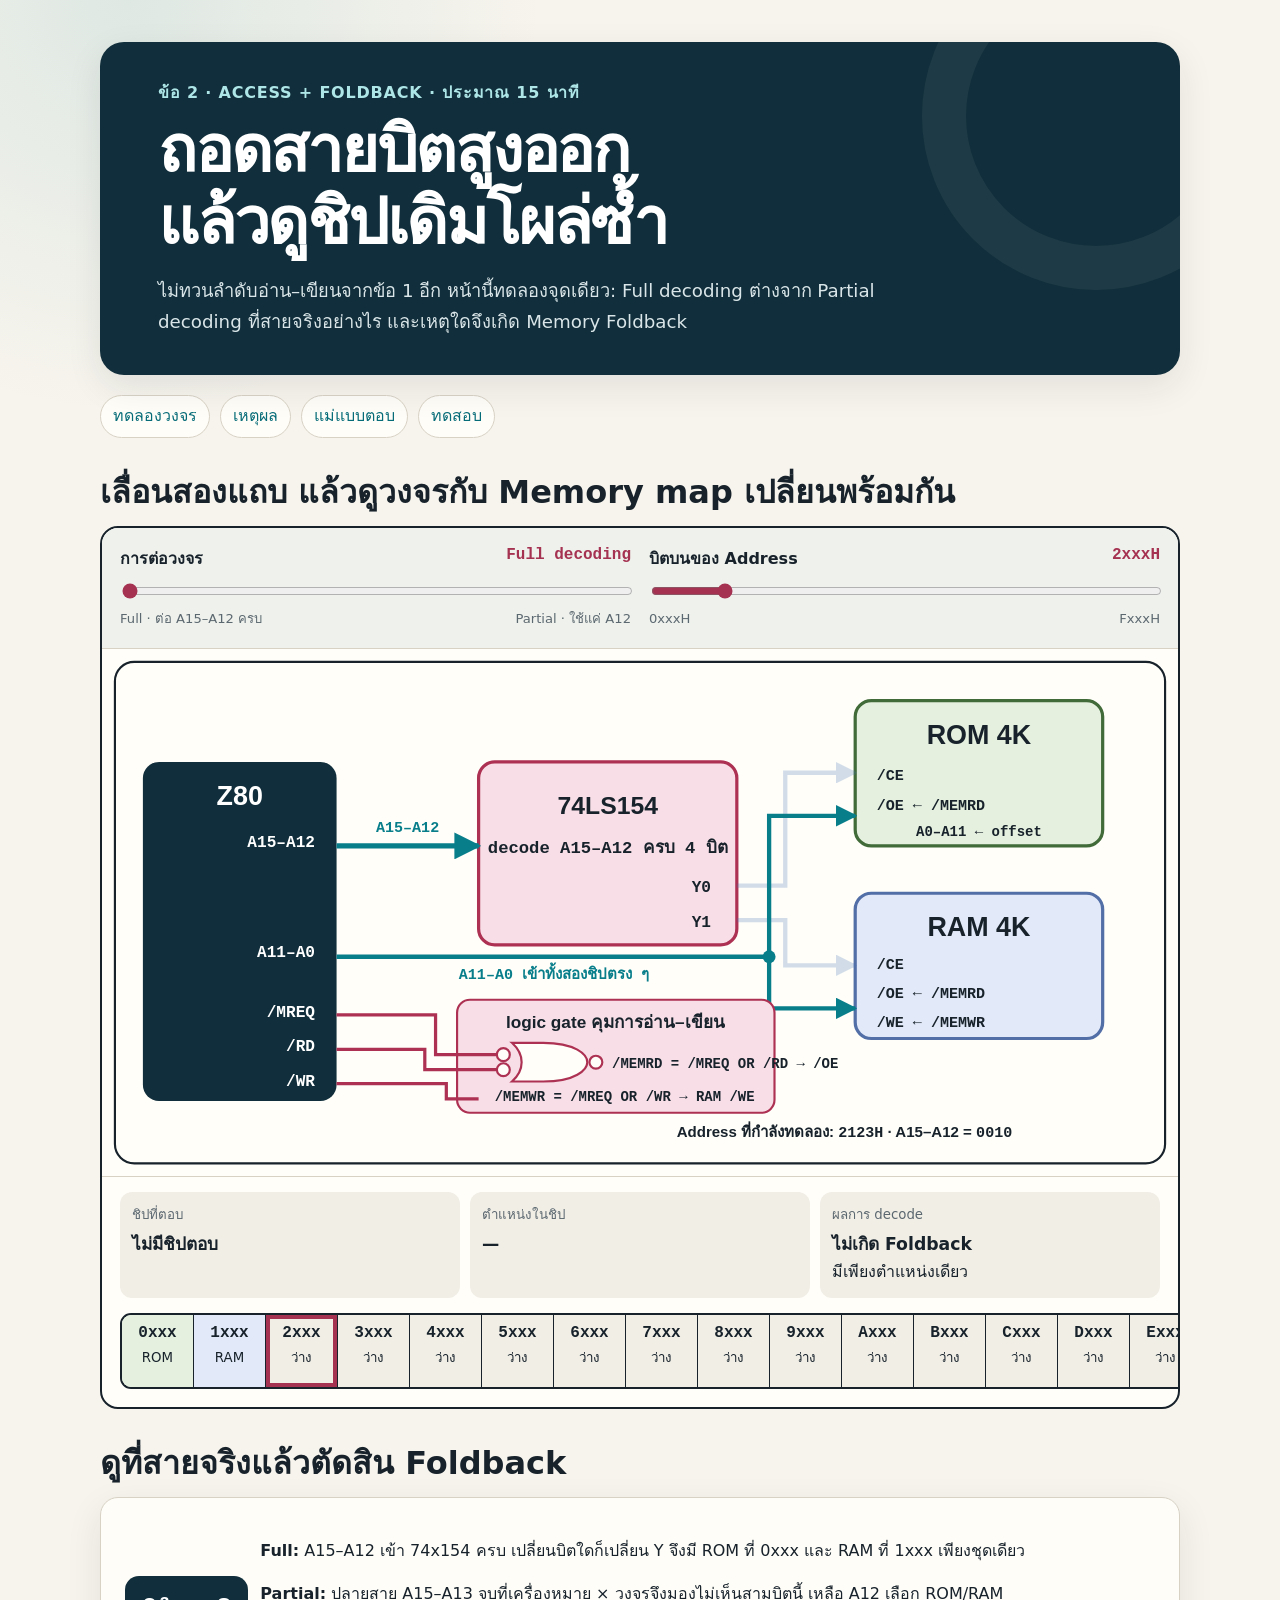
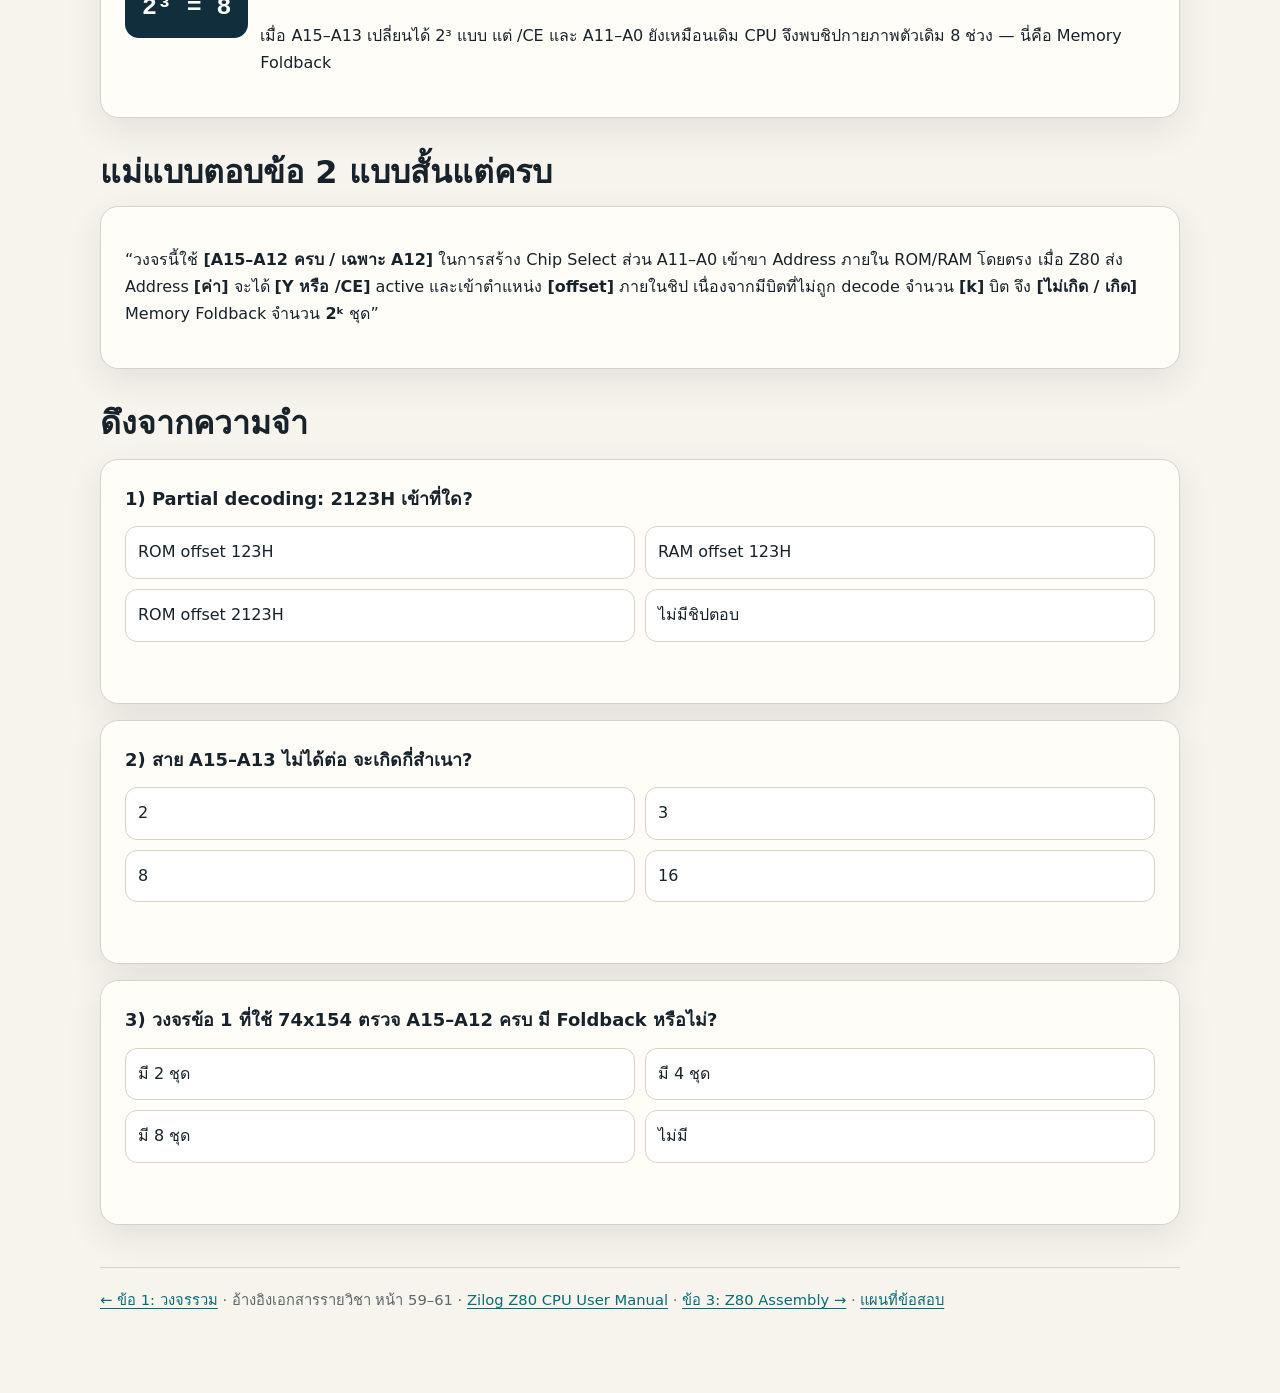
==== commit 3f8b2a46: "Redraw Z80 interface circuits with logic gates" ====
--- a/lessons/0003-access-and-foldback.html
+++ b/lessons/0003-access-and-foldback.html
@@ -38,7 +38,7 @@
       </div>
 
       <div class="lab-circuit-wrap" tabindex="0" aria-label="วงจรทดลอง Foldback เลื่อนซ้ายขวาได้">
-        <svg class="lab-circuit" data-lab-circuit viewBox="0 0 1000 410" role="img" aria-labelledby="fold-circuit-title fold-circuit-desc">
+        <svg class="lab-circuit" data-lab-circuit viewBox="0 0 1000 490" role="img" aria-labelledby="fold-circuit-title fold-circuit-desc">
           <title id="fold-circuit-title">วงจร Full และ Partial address decoding</title>
           <desc id="fold-circuit-desc">Full decoding ต่อ A15 ถึง A12 เข้า 74x154 ส่วน Partial decoding ไม่ต่อ A15 ถึง A13 และใช้เพียง A12 เลือก ROM RAM</desc>
           <defs>
@@ -46,17 +46,19 @@
             <marker id="fs" viewBox="0 0 10 10" refX="9" refY="5" markerWidth="5" markerHeight="5" orient="auto-start-reverse"><path d="M0 0L10 5L0 10z" fill="#4774b8"/></marker>
             <marker id="fc" viewBox="0 0 10 10" refX="9" refY="5" markerWidth="5" markerHeight="5" orient="auto-start-reverse"><path d="M0 0L10 5L0 10z" fill="#ad3152"/></marker>
           </defs>
-          <rect x="12" y="12" width="976" height="386" rx="18" fill="#fffef9" stroke="#17222b" stroke-width="2"/>
+          <rect x="12" y="12" width="976" height="466" rx="18" fill="#fffef9" stroke="#17222b" stroke-width="2"/>
 
-          <rect x="38" y="105" width="180" height="220" rx="15" fill="#102e3b"/>
+          <rect x="38" y="105" width="180" height="315" rx="15" fill="#102e3b"/>
           <text x="128" y="145" text-anchor="middle" font-size="25" font-weight="900" fill="white" style="fill:white">Z80</text>
           <text x="198" y="184" text-anchor="end" font-size="15" class="mono-svg" fill="white" style="fill:white">A15–A12</text>
-          <text x="198" y="226" text-anchor="end" font-size="15" class="mono-svg" fill="white" style="fill:white">/MREQ</text>
           <text x="198" y="286" text-anchor="end" font-size="15" class="mono-svg" fill="white" style="fill:white">A11–A0</text>
+          <text x="198" y="342" text-anchor="end" font-size="15" class="mono-svg" fill="white" style="fill:white">/MREQ</text>
+          <text x="198" y="374" text-anchor="end" font-size="15" class="mono-svg" fill="white" style="fill:white">/RD</text>
+          <text x="198" y="406" text-anchor="end" font-size="15" class="mono-svg" fill="white" style="fill:white">/WR</text>
 
           <rect x="350" y="105" width="240" height="170" rx="15" fill="#f8dfe7" stroke="#ad3152" stroke-width="3"/>
           <text x="470" y="153" text-anchor="middle" font-size="23" font-weight="900" data-lab-field="decoderTitle">74x154</text>
-          <text x="470" y="190" text-anchor="middle" font-size="16" class="mono-svg" data-lab-field="decoderDetail">ใช้ A15–A12 + /MREQ</text>
+          <text x="470" y="190" text-anchor="middle" font-size="16" class="mono-svg" data-lab-field="decoderDetail">decode A15–A12 ครบ 4 บิต</text>
           <text x="566" y="226" text-anchor="end" font-size="15" class="mono-svg" data-lab-field="romOut">Y0</text>
           <text x="566" y="258" text-anchor="end" font-size="15" class="mono-svg" data-lab-field="ramOut">Y1</text>
 
@@ -66,22 +68,26 @@
             <path d="M218 165H285" fill="none" stroke="#ad3152" stroke-width="4"/>
             <path d="M286 151L310 175M310 151L286 175" fill="none" stroke="#ad3152" stroke-width="5"/>
             <text x="260" y="147" text-anchor="middle" font-size="14" class="mono-svg" fill="#ad3152" style="fill:#ad3152">A15–A13</text>
+            <path d="M382 225L432 248L382 271Z" fill="#fffef9" stroke="#ad3152" stroke-width="2.5"/>
+            <circle cx="440" cy="248" r="8" fill="#fffef9" stroke="#ad3152" stroke-width="2.5"/>
+            <text x="402" y="238" text-anchor="middle" font-size="12" class="mono-svg">A12</text><text x="468" y="238" text-anchor="middle" font-size="12" class="mono-svg">/A12</text>
           </g>
 
           <path data-full-only d="M218 183H350" fill="none" stroke="#087e8b" stroke-width="5" marker-end="url(#fa)"/>
           <text data-full-only x="284" y="170" text-anchor="middle" font-size="14" class="mono-svg" fill="#087e8b" style="fill:#087e8b">A15–A12</text>
           <path data-partial-only d="M218 190H350" fill="none" stroke="#087e8b" stroke-width="5" marker-end="url(#fa)"/>
           <text data-partial-only x="284" y="210" text-anchor="middle" font-size="14" class="mono-svg" fill="#087e8b" style="fill:#087e8b">ต่อเฉพาะ A12</text>
-          <path d="M218 226H330V232H350" fill="none" stroke="#ad3152" stroke-width="4" marker-end="url(#fc)"/>
 
           <rect class="chip-body" data-chip="rom" x="700" y="48" width="230" height="135" rx="15" fill="#e5f0df" stroke="#416b39" stroke-width="3"/>
           <text x="815" y="88" text-anchor="middle" font-size="25" font-weight="900">ROM 4K</text>
-          <text x="815" y="122" text-anchor="middle" font-size="15" class="mono-svg">/CE_ROM</text>
-          <text x="815" y="153" text-anchor="middle" font-size="14" class="mono-svg">offset = A11–A0</text>
+          <text x="720" y="122" font-size="14" class="mono-svg">/CE</text>
+          <text x="720" y="150" font-size="14" class="mono-svg">/OE ← /MEMRD</text>
+          <text x="815" y="174" text-anchor="middle" font-size="13" class="mono-svg">A0–A11 ← offset</text>
           <rect class="chip-body" data-chip="ram" x="700" y="227" width="230" height="135" rx="15" fill="#e2e9f8" stroke="#536fa8" stroke-width="3"/>
           <text x="815" y="267" text-anchor="middle" font-size="25" font-weight="900">RAM 4K</text>
-          <text x="815" y="301" text-anchor="middle" font-size="15" class="mono-svg">/CE_RAM</text>
-          <text x="815" y="332" text-anchor="middle" font-size="14" class="mono-svg">offset = A11–A0</text>
+          <text x="720" y="297" font-size="14" class="mono-svg">/CE</text>
+          <text x="720" y="324" font-size="14" class="mono-svg">/OE ← /MEMRD</text>
+          <text x="720" y="351" font-size="14" class="mono-svg">/WE ← /MEMWR</text>
 
           <path class="select-wire" data-select-rom d="M590 220H635V115H700" fill="none" stroke="#4774b8" stroke-width="4" marker-end="url(#fs)"/>
           <path class="select-wire" data-select-ram d="M590 252H635V294H700" fill="none" stroke="#4774b8" stroke-width="4" marker-end="url(#fs)"/>
@@ -90,7 +96,15 @@
           <circle cx="620" cy="286" r="6" fill="#087e8b"/>
           <text x="420" y="307" text-anchor="middle" font-size="14" class="mono-svg" fill="#087e8b" style="fill:#087e8b">A11–A0 เข้าทั้งสองชิปตรง ๆ</text>
 
-          <text x="815" y="390" text-anchor="middle" font-size="16" font-weight="900">Address ที่กำลังทดลอง: <tspan class="mono-svg" data-lab-field="address">2123H</tspan> · A15–A12 = <tspan class="mono-svg" data-lab-field="highBits">0010</tspan></text>
+          <rect x="330" y="326" width="295" height="105" rx="12" fill="#f8dfe7" stroke="#ad3152" stroke-width="2"/>
+          <text x="477" y="352" text-anchor="middle" font-size="16" font-weight="900">logic gate คุมการอ่าน–เขียน</text>
+          <circle cx="373" cy="377" r="6" fill="#fffef9" stroke="#ad3152" stroke-width="2"/><circle cx="373" cy="391" r="6" fill="#fffef9" stroke="#ad3152" stroke-width="2"/>
+          <path d="M381 366H410C440 366 451 377 451 384C451 391 440 402 410 402H381C393 391 393 377 381 366Z" fill="#fffef9" stroke="#ad3152" stroke-width="2"/><circle cx="459" cy="384" r="6" fill="#fffef9" stroke="#ad3152" stroke-width="2"/>
+          <text x="474" y="389" font-size="13" class="mono-svg">/MEMRD = /MREQ OR /RD → /OE</text>
+          <text x="365" y="420" font-size="13" class="mono-svg">/MEMWR = /MREQ OR /WR → RAM /WE</text>
+          <path d="M218 340H310V377H367M218 372H300V391H367M218 404H320V418H350" fill="none" stroke="#ad3152" stroke-width="3"/>
+
+          <text x="690" y="454" text-anchor="middle" font-size="14" font-weight="900">Address ที่กำลังทดลอง: <tspan class="mono-svg" data-lab-field="address">2123H</tspan> · A15–A12 = <tspan class="mono-svg" data-lab-field="highBits">0010</tspan></text>
         </svg>
       </div>
       <p class="scroll-hint">← บนโทรศัพท์ลากวงจรซ้าย–ขวาได้ โดยรูปและสายไม่ถูกบีบ →</p>
--- a/assets/course.css
+++ b/assets/course.css
@@ -265,6 +265,13 @@
 .system-schematic .mono-svg { font-family: Consolas, monospace; font-weight: 800; }
 .system-schematic path[stroke="#fffef9"] { display: none; }
 .system-schematic path.control-halo { display: block; }
+.legacy-schematic { display: none !important; }
+.legacy-scroll { display: none !important; }
+.teaching-diagram { display: block; width: 100%; min-width: 1040px; height: auto; }
+.full-answer-sheet { border: 2px solid var(--ink); border-radius: 18px; padding: 12px; background: #fffef9; }
+.answer-sheet-label { display: inline-block; margin: 4px 0 8px; padding: 5px 12px; border-radius: 999px; background: var(--ink); color: white; font-weight: 900; }
+.full-answer-sheet .schematic-scroll { margin-bottom: 14px; border-color: #cfc7b9; }
+.full-answer-sheet .schematic-scroll:last-child { margin-bottom: 0; }
 .schematic-legend { display: flex; flex-wrap: wrap; gap: 8px; margin-top: 9px; }
 .legend-chip { display: inline-flex; align-items: center; gap: 7px; padding: 5px 9px; border: 1px solid var(--line); border-radius: 999px; background: white; font-size: .86rem; }
 .legend-chip::before { content: ""; width: 18px; height: 4px; border-radius: 4px; background: currentColor; }
@@ -536,6 +543,53 @@
 .byte-tape small, .byte-tape strong { display: block; font-family: Consolas, monospace; }
 .byte-tape small { color: #68757c; font-size: .69rem; }
 .byte-tape strong { margin-top: 4px; font-size: 1.04rem; }
+.opcode-decoder { overflow: hidden; border: 2px solid var(--ink); border-radius: 18px; background: #eef1ec; }
+.decoder-toolbar { display: grid; grid-template-columns: 150px 1fr; gap: 16px; align-items: end; padding: 16px; border-bottom: 1px solid var(--line); }
+.decoder-toolbar label { font-weight: 900; }
+.decoder-toolbar input { display: block; width: 100%; margin-top: 6px; border: 2px solid #84bec2; border-radius: 10px; padding: 10px 12px; background: white; color: var(--ink); font: 900 1.25rem Consolas, monospace; text-transform: uppercase; }
+.decoder-presets { display: flex; flex-wrap: wrap; gap: 7px; align-items: center; }
+.decoder-presets > span { margin-right: 3px; color: #52606a; font-weight: 800; }
+.decoder-presets button { min-width: 50px; border: 1px solid #9ca8aa; border-radius: 9px; padding: 9px 10px; background: white; color: var(--ink); font: 900 .92rem Consolas, monospace; cursor: pointer; }
+.decoder-presets button:hover, .decoder-presets button.is-active { border-color: var(--control); background: var(--control); color: white; }
+.decoder-output { display: grid; gap: 17px; min-height: 355px; padding: 22px; background: #10263a; color: white; }
+.decoder-heading { display: flex; flex-wrap: wrap; gap: 10px 14px; align-items: center; }
+.decoder-heading h3 { margin: 0; font-size: 1.35rem; }
+.decoder-heading .phase-badge { background: #d8ecea; color: #075b61; }
+.bit-diagram { min-width: 0; }
+.bit-cells, .bit-index, .field-strip { display: grid; grid-template-columns: repeat(8, minmax(0, 1fr)); }
+.bit-cells { overflow: hidden; border: 1px solid rgba(255,255,255,.28); border-radius: 11px; }
+.bit-cells > span { display: grid; min-height: 62px; place-items: center; border-right: 1px solid rgba(255,255,255,.18); background: rgba(255,255,255,.06); font: 900 1.75rem Consolas, monospace; }
+.bit-cells > span:last-child { border-right: 0; }
+.bit-index > span { padding-top: 5px; color: #9fb0bd; font: 700 .72rem Consolas, monospace; text-align: center; }
+.field-strip { gap: 6px; margin-top: 8px; }
+.field-strip > span { display: grid; min-height: 48px; place-items: center; border-radius: 8px; padding: 6px; font-size: .78rem; font-weight: 900; line-height: 1.3; text-align: center; }
+.bit-cells .tone-fixed { color: #6bdcff; }
+.bit-cells .tone-dest { color: #53eca0; }
+.bit-cells .tone-source { color: #ffc653; }
+.bit-cells .tone-operation { color: #c69cff; }
+.bit-cells .tone-operand { color: #ff8fb3; }
+.field-strip .tone-fixed { background: #16445d; color: #9ee9ff; }
+.field-strip .tone-dest { background: #164e3b; color: #8af3ba; }
+.field-strip .tone-source { background: #54401a; color: #ffd87d; }
+.field-strip .tone-operation { background: #3d2d5c; color: #d9bdff; }
+.field-strip .tone-operand { background: #582940; color: #ffbed3; }
+.decoder-reading { display: grid; gap: 10px; border-left: 4px solid #6bdcff; padding: 5px 0 5px 16px; }
+.decoder-reading p { margin: 0; line-height: 1.6; }
+.decoder-direction { display: grid; grid-template-columns: minmax(85px,auto) auto minmax(85px,auto); gap: 8px; align-items: center; width: fit-content; max-width: 100%; }
+.decoder-direction span { border-radius: 9px; padding: 9px 13px; background: rgba(255,255,255,.1); color: white; font: 900 .96rem Consolas, monospace; text-align: center; overflow-wrap: anywhere; }
+.decoder-direction b { color: #ffc653; text-align: center; }
+.decoder-next { color: #c7d2dc; }
+.decoder-error { margin: 0; border-radius: 10px; padding: 10px 12px; background: #ffe1e8; color: #8d2846; font-weight: 900; }
+.decoder-error[hidden], .decoder-direction[hidden] { display: none; }
+.inline-opcode-decoder { overflow: hidden; border-radius: 14px; }
+.inline-opcode-decoder .decoder-output { min-height: 0; gap: 11px; padding: 14px; }
+.inline-opcode-decoder .decoder-heading { gap: 7px 10px; }
+.inline-opcode-decoder .decoder-heading > small { flex-basis: 100%; color: #b9cbd6; font-weight: 800; }
+.inline-opcode-decoder .decoder-heading h3 { font-size: 1.1rem; }
+.inline-opcode-decoder .bit-cells > span { min-height: 44px; font-size: 1.3rem; }
+.inline-opcode-decoder .field-strip > span { min-height: 40px; padding: 4px; font-size: .68rem; }
+.inline-opcode-decoder .decoder-reading { gap: 7px; padding-left: 11px; font-size: .86rem; }
+.inline-opcode-decoder .decoder-direction span { padding-block: 6px; }
 .relative-demo { display: grid; gap: 16px; overflow: hidden; }
 .relative-line { display: grid; grid-template-columns: 85px 1fr 95px; gap: 8px; align-items: center; }
 .target-mark, .base-mark { border-radius: 10px; padding: 9px; background: var(--address-soft); font: 900 1rem Consolas, monospace; text-align: center; }
@@ -637,6 +691,18 @@
   .relative-line { grid-template-columns: 72px 1fr 78px; font-size: .8rem; }
   .relative-steps { grid-template-columns: 1fr 1fr; }
   .scroll-hint { margin: 0; padding: 9px 14px 13px; }
+  .decoder-toolbar { grid-template-columns: 1fr; }
+  .decoder-presets { display: grid; grid-template-columns: repeat(5, 1fr); }
+  .decoder-presets > span { grid-column: 1 / -1; }
+  .decoder-presets button { min-width: 0; }
+  .decoder-output { min-height: 0; padding: 16px; }
+  .bit-cells > span { min-height: 52px; font-size: 1.4rem; }
+  .field-strip { gap: 3px; }
+  .field-strip > span { min-height: 58px; padding-inline: 3px; font-size: .66rem; }
+  .decoder-reading { padding-left: 11px; }
+  .decoder-direction { grid-template-columns: minmax(70px, 1fr) auto minmax(70px, 1fr); width: 100%; gap: 5px; }
+  .decoder-direction span { padding-inline: 7px; font-size: .84rem; }
+  .decoder-direction b { font-size: .75rem; }
 }
 
 @media (prefers-reduced-motion: reduce) {
